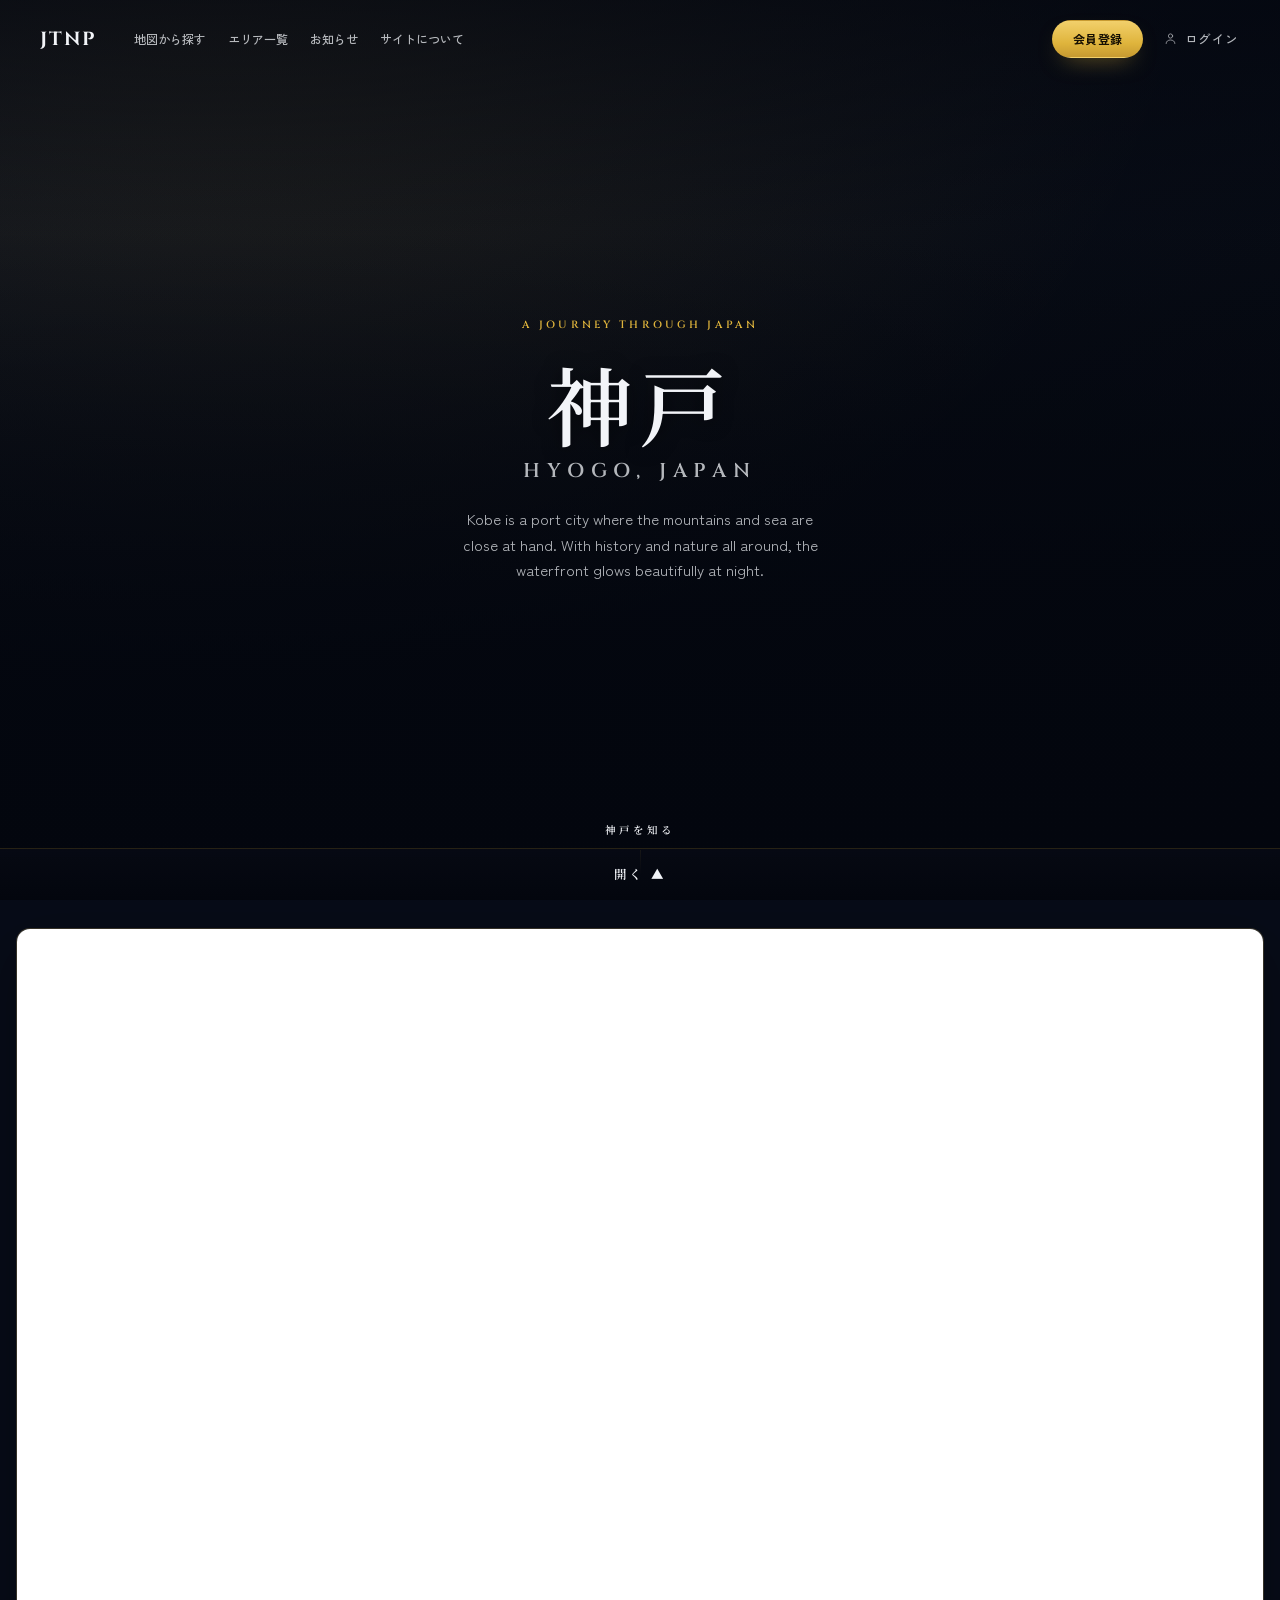
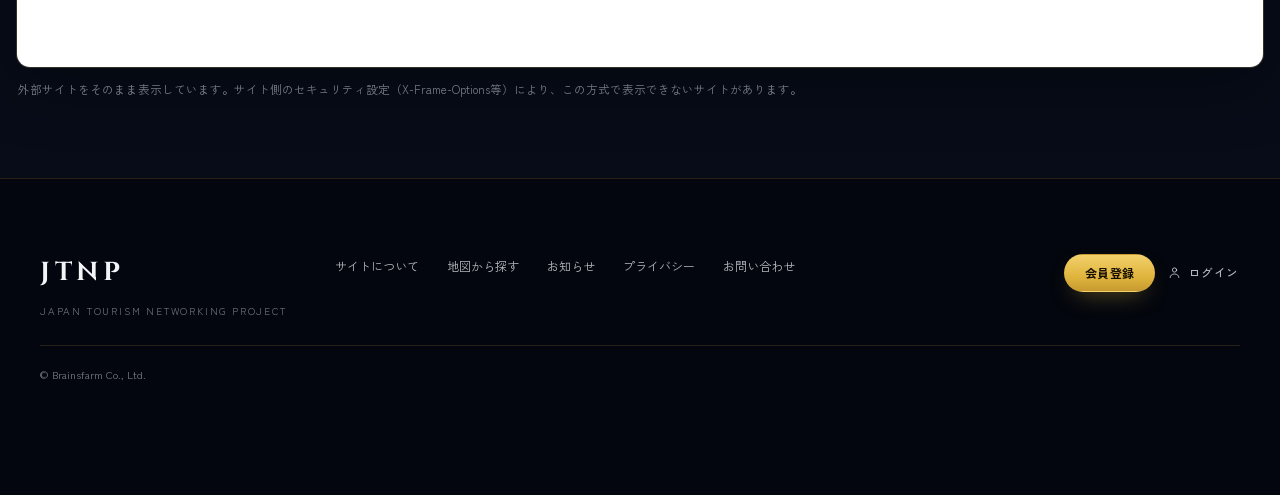
==== kobe-iframe-test/index.html @ 77202147 "Add KOBE iframe navigation prototype New, standalone verification page under /kobe-iframe-test/ to t" ====
<!DOCTYPE html>
<html lang="ja">
<head>
<meta charset="UTF-8">
<meta name="viewport" content="width=device-width, initial-scale=1">
<title>JTNP KOBE — iframe Navigation Prototype (検証用)</title>

<!--
  /kobe-iframe-test/ — KOBE iframe navigation prototype
  =======================================================================
  STANDALONE VERIFICATION PROTOTYPE ONLY. This page exists to test whether
  the "bottom fixed 6-menu -> external site inside an in-page iframe"
  navigation design (proposed by Yoshida-san) actually works across
  PC/Tablet/Smartphone on GitHub Pages. It is NOT a WordPress implementation
  and is completely separate from:
    - WordPress production
    - JTNP_Kobe_WP_Migration repo
    - the existing HOME prototype (../index.html)
    - the existing KOBE prototype (../kobe/index.html)
  None of those are modified by this file. This page only ADDS new files
  under /kobe-iframe-test/.

  Reused, unmodified, from the existing KOBE prototype (Source of Truth for
  visual design per this task's brief):
    - APP BAR markup + ../assets/css/jtnp-area.css + ../assets/js/jtnp-appbar.js
    - HERO markup/video/text + ../assets/css/kobe-hero-override.css +
      ../assets/js/kobe-hero.js (same YouTube-background HERO ../kobe/ uses)
    - FOOTER markup + ../assets/css/jtnp-area.css

  New for this page only (does not touch any existing file):
    - The IFRAME SECTION (this page's only real content).
    - The bottom fixed collapsible 6-menu ("Bottom Sheet"): css/kobe-iframe-test.css
      + js/kobe-iframe-test.js.

  All other existing KOBE content sections (Landmark, Official Guide, Area
  News, Influencer, Ranking, Official SNS, Spoon Collection, Explore Japan,
  Area Spoon / Where to Buy, Member CTA) are intentionally NOT included here
  — this page's only content is the iframe section, per this task's brief.

  Confirmed 6-menu (final spec, overrides anything shown in the reference
  PDF "QRコードサイトイメージ.pdf" — that PDF is layout/flow reference only,
  not the Source of Truth for labels/URLs):
    SEE    -> https://www.hyogo-tourism.jp/world/
    MOVE   -> https://www.hyogo-tourism.jp/world/access/
    SEASON -> https://www.hyogo-tourism.jp/world/feature/
    STAY   -> https://www.j-hotel.or.jp/en/?wonv=en
    FOOD   -> https://savorjapan.com/
    SHOP   -> https://kansaionepass.com/en/
  Initial iframe src on load = SEE.
-->

<link rel="stylesheet" href="https://fonts.googleapis.com/css2?family=Cinzel:wght@600;700&family=Noto+Serif+JP:wght@400;600;700&family=Zen+Kaku+Gothic+New:wght@400;500;700&display=swap">
<link rel="stylesheet" href="../assets/css/jtnp-area.css">
<link rel="stylesheet" href="../assets/css/kobe-hero-override.css">
<link rel="stylesheet" href="css/kobe-iframe-test.css">
</head>
<body class="jtnp-area-page">
<div class="jtnp-area" id="main" role="main">

  <!-- =====================================================================
       APP BAR — reused verbatim from ../kobe/index.html (unmodified file).
       Nav links point at the real KOBE prototype's own sections/anchors
       since this verification page does not include those sections itself.
       ===================================================================== -->
  <section class="blk jtnp-appbar-blk">
    <div class="appbar" data-jtnp-appbar>
      <div class="ab-left">
        <a class="jtnp" href="../index.html" aria-label="JTNP ホーム">JTNP</a>
      </div>

      <ul class="ab-nav" id="jtnp-ab-nav" data-jtnp-nav>
        <li><a href="../kobe/index.html#jtnp-explore" data-jtnp-nav-link>地図から探す</a></li>
        <li><a href="../kobe/index.html#jtnp-collection" data-jtnp-nav-link>エリア一覧</a></li>
        <li><a href="../kobe/index.html#jtnp-news" data-jtnp-nav-link>お知らせ</a></li>
        <li><a href="../index.html#jtnp-about" data-jtnp-nav-link>サイトについて</a></li>
      </ul>

      <div class="ab-right">
        <a class="btn primary sm ab-join" href="#">会員登録</a>

        <a class="btn text ab-login" href="#">
          <svg class="i" viewBox="0 0 24 24" width="15" height="15" fill="none" stroke="currentColor" stroke-width="1.5" stroke-linecap="round" stroke-linejoin="round" aria-hidden="true" focusable="false"><circle cx="12" cy="8" r="3.4"/><path d="M5 20c0-3.6 3.1-5.6 7-5.6s7 2 7 5.6"/></svg>
          ログイン
        </a>

        <button
          type="button"
          class="ab-navtoggle"
          data-jtnp-nav-toggle
          aria-expanded="false"
          aria-controls="jtnp-ab-nav"
          aria-label="メニューを開く"
          data-label-open="メニューを開く"
          data-label-close="メニューを閉じる"
        >
          <svg class="i" viewBox="0 0 24 24" width="20" height="20" fill="none" stroke="currentColor" stroke-width="1.5" stroke-linecap="round" stroke-linejoin="round" aria-hidden="true" focusable="false"><path d="M4 7h16"/><path d="M4 12h16"/><path d="M4 17h16"/></svg>
        </button>
      </div>
    </div>
  </section>

  <!-- =====================================================================
       HERO — reused verbatim from ../kobe/index.html (same video/text/CSS/
       JS). Only the scrollcue target changes (-> the iframe section below,
       since this page has no Landmark section).
       ===================================================================== -->
  <section class="blk jtnp-hero-blk jtnp-kobe-hero-blk">
    <div class="hero" data-hero>
      <div class="hero-fallback" data-hero-fallback aria-hidden="true"></div>

      <div class="hero-video" data-hero-video aria-hidden="true">
        <div id="jtnp-kobe-hero-yt" data-hero-yt-mount></div>
      </div>

      <div class="hero-frame" aria-hidden="true"></div>

      <div class="hero-body">
        <p class="eyebrow gold">A Journey Through Japan</p>
        <p class="khero-title">神戸</p>
        <p class="khero-region">HYOGO, JAPAN</p>
        <p class="khero-lead">Kobe is a port city where the mountains and sea are close at hand. With history and nature all around, the waterfront glows beautifully at night.</p>
      </div>

      <a class="scrollcue" href="#kit-iframe">
        <span>神戸を知る</span>
        <i></i>
      </a>
    </div>
  </section>

  <!-- =====================================================================
       IFRAME SECTION — new, this page's only real content. External sites
       are shown as-is, unmodified, inside this iframe; internal navigation
       inside the external site is left to that site's own links.
       ===================================================================== -->
  <section class="blk kit-iframe-blk" id="kit-iframe">
    <div class="kit-iframe-wrap">
      <iframe
        id="kit-frame"
        class="kit-frame"
        src="https://www.hyogo-tourism.jp/world/"
        title="外部観光情報サイト"
        loading="eager"
        referrerpolicy="no-referrer-when-downgrade"
      ></iframe>
    </div>
    <p class="kit-note">外部サイトをそのまま表示しています。サイト側のセキュリティ設定（X-Frame-Options等）により、この方式で表示できないサイトがあります。</p>
  </section>

  <!-- =====================================================================
       FOOTER — reused verbatim from ../kobe/index.html.
       ===================================================================== -->
  <section class="blk jtnp-footer-blk">
    <div class="footer">
      <p class="ft-logo"><a class="ft-logo-link" href="../index.html" aria-label="JTNP ホーム">JTNP</a></p>
      <p class="ft-sub">Japan Tourism Networking Project</p>

      <div class="ft-links">
        <a class="ft-link" href="../index.html#jtnp-about">サイトについて</a>
        <a class="ft-link" href="../kobe/index.html#jtnp-explore">地図から探す</a>
        <a class="ft-link" href="../kobe/index.html#jtnp-news">お知らせ</a>
        <span class="ft-link">プライバシー</span>
        <span class="ft-link">お問い合わせ</span>
      </div>

      <div class="ft-login">
        <a class="btn primary sm ft-join" href="#">会員登録</a>
        <a class="btn text ft-loginlink" href="#">
          <svg class="i" viewBox="0 0 24 24" width="15" height="15" fill="none" stroke="currentColor" stroke-width="1.5" stroke-linecap="round" stroke-linejoin="round" aria-hidden="true" focusable="false"><circle cx="12" cy="8" r="3.4"/><path d="M5 20c0-3.6 3.1-5.6 7-5.6s7 2 7 5.6"/></svg>
          ログイン
        </a>
      </div>

      <p class="ft-c">&copy; Brainsfarm Co., Ltd.</p>
    </div>
  </section>

</div><!-- [ /.jtnp-area ] -->

<!-- =========================================================================
     BOTTOM FIXED COLLAPSIBLE 6-MENU ("Bottom Sheet"). Always available,
     including while HERO is on screen. Collapsed by default (thin bar
     only); tapping it slides the 6-menu grid up from the bottom.
     ========================================================================= -->
<div class="kit-menu" data-kit-menu>
  <button
    type="button"
    class="kit-menu-bar"
    data-kit-menu-toggle
    aria-expanded="false"
    aria-controls="kit-menu-panel"
  >
    <span data-kit-menu-toggle-word>開く</span> <i class="kit-caret" aria-hidden="true">▲</i>
  </button>

  <div class="kit-menu-panel" id="kit-menu-panel" data-kit-menu-panel>
    <div class="kit-menu-panel-inner">
      <div class="kit-menu-grid" role="group" aria-label="カテゴリメニュー">
        <button type="button" class="kit-menu-item is-current" data-kit-item data-kit-src="https://www.hyogo-tourism.jp/world/" data-kit-label="SEE" aria-pressed="true">
          <span class="kit-menu-icon" aria-hidden="true">🗺️</span>
          <span class="kit-menu-text">SEE</span>
        </button>
        <button type="button" class="kit-menu-item" data-kit-item data-kit-src="https://www.hyogo-tourism.jp/world/access/" data-kit-label="MOVE" aria-pressed="false">
          <span class="kit-menu-icon" aria-hidden="true">🚃</span>
          <span class="kit-menu-text">MOVE</span>
        </button>
        <button type="button" class="kit-menu-item" data-kit-item data-kit-src="https://www.hyogo-tourism.jp/world/feature/" data-kit-label="SEASON" aria-pressed="false">
          <span class="kit-menu-icon" aria-hidden="true">🌸</span>
          <span class="kit-menu-text">SEASON</span>
        </button>
        <button type="button" class="kit-menu-item" data-kit-item data-kit-src="https://www.j-hotel.or.jp/en/?wonv=en" data-kit-label="STAY" aria-pressed="false">
          <span class="kit-menu-icon" aria-hidden="true">🛏️</span>
          <span class="kit-menu-text">STAY</span>
        </button>
        <button type="button" class="kit-menu-item" data-kit-item data-kit-src="https://savorjapan.com/" data-kit-label="FOOD" aria-pressed="false">
          <span class="kit-menu-icon" aria-hidden="true">🍜</span>
          <span class="kit-menu-text">FOOD</span>
        </button>
        <button type="button" class="kit-menu-item" data-kit-item data-kit-src="https://kansaionepass.com/en/" data-kit-label="SHOP" aria-pressed="false">
          <span class="kit-menu-icon" aria-hidden="true">🛍️</span>
          <span class="kit-menu-text">SHOP</span>
        </button>
      </div>
    </div>
  </div>
</div>

<script src="../assets/js/jtnp-appbar.js"></script>
<script src="../assets/js/kobe-hero.js"></script>
<script src="js/kobe-iframe-test.js"></script>
</body>
</html>
---- assets/css/jtnp-area.css ----
@charset "UTF-8";
/* ===========================================================================
   JTNP Area Page — Variant C / Hi-Fi
   ---------------------------------------------------------------------------
   Ported from design/JTNP_Kobe_Design_1.html (Variant C, Hi-Fi skin).

   Three deliberate differences from the design file, all documented in the
   handoff:

   1. SCOPE. Every selector is prefixed with .jtnp-area-page, which is added to
      <body> only on pages using the "JTNP Area Page" template. The design file
      is a standalone document and styles bare html/body/img/a/table/*; none of
      that is carried over unscoped. Nothing in this file can match on any other
      page of the site.

   2. BREAKPOINTS. The design authors its three tiers as
      @container screen (min-width: …) purely so the 390/820/1440 renders can
      sit side by side on one review page. Here they are plain
      @media (min-width: …) with identical bodies — a 1:1 conversion, no rule
      logic changed. The container-type/container-name declaration is dropped.

        base            < 576px   Mobile
        min-width:576   576–991   Tablet
        min-width:992   >= 992    Desktop
        min-width:1200  >= 1200   Large Desktop refinement ONLY

   3. CUSTOM PROPERTIES. The design's property names (--bg, --tx, --gold, --r …)
      are extremely generic and this stylesheet loads into a site that also runs
      Lightning, VK Blocks, VK ExUnit and WPML. Every one is namespaced --jtnp-*
      so it can neither be overwritten by, nor leak into, any of them.
      (--teal in particular is defined by the Bootstrap bundled in Lightning's
      _g2 tree.)

   Collision notes from the read-only audit: .btn and .panel are the only design
   class names that Lightning/VK also define. .panel is not used by Variant C
   and its rules are not ported. .btn is — and .jtnp-area-page .btn (0,2,0)
   outranks Lightning's Bootstrap-derived .btn (0,1,0) regardless of load order.
   The stylesheet also declares a dependency on lightning-design-style, so it is
   emitted afterwards as well. Belt and braces.
   =========================================================================== */

/* ---------------------------------------------------------------- tokens */
.jtnp-area-page {
  --jtnp-bg: #03060E;
  --jtnp-bg2: #070C18;
  --jtnp-surf: rgba(255, 255, 255, .055);
  --jtnp-surf2: rgba(255, 255, 255, .09);
  --jtnp-line: rgba(255, 255, 255, .11);
  --jtnp-gold: #DFB43C;
  --jtnp-gold-hi: #F2D06B;
  --jtnp-gold-dim: rgba(223, 180, 60, .40);
  --jtnp-teal: rgba(53, 198, 198, .30);
  --jtnp-tx: #F2F4F8;
  --jtnp-tx2: rgba(242, 244, 248, .74);
  --jtnp-tx3: rgba(242, 244, 248, .48);

  /* ---- JTNP Global Design System tokens ----------------------------------
     Added for the national-top build. These are the exact values confirmed
     for Global Components shared with the national top (App Bar, Buttons,
     News, Official SNS, Footer) and are used ONLY on those components' own
     selectors below. Everything KOBE-specific and left unchanged by this
     phase (Hero, Landmark, Official, Ranking, Instagram/influencer, Areas,
     Japan band) keeps reading --jtnp-line / --jtnp-gold-dim exactly as
     before, so this addition cannot shift any protected section's visuals. */
  --jtnp-divider: rgba(223, 180, 60, .16);     /* Global Component divider */
  --jtnp-gold-border: rgba(223, 180, 60, .36); /* Global Component border */
  --jtnp-teal-accent: #35C6C6;                 /* Global teal-accent (solid) */

  --jtnp-fdisp: 'Cinzel', 'Noto Serif JP', Georgia, serif;
  --jtnp-fjp: 'Noto Serif JP', serif;
  --jtnp-fb: 'Zen Kaku Gothic New', -apple-system, BlinkMacSystemFont, 'Hiragino Sans', 'Noto Sans JP', sans-serif;
  --jtnp-mono: ui-monospace, SFMono-Regular, Menlo, Consolas, monospace;

  --jtnp-r: 14px;
}

/* Page canvas. Lightning paints its own body background, so this has to be
   stated explicitly or the dark design sits on a light ground. */
body.jtnp-area-page {
  background: var(--jtnp-bg);
  color: var(--jtnp-tx);
  font-family: var(--jtnp-fb);
  font-size: 15px;
  line-height: 1.7;
  /* App Bar sticky fix: Lightning's own style.css sets `body, html {
     overflow-x: hidden}` site-wide to block horizontal scroll. That leaves
     overflow-y unset, and per the CSS Overflow spec's "either propagates"
     rule (the same one .jtnp-area's own overflow-x:clip fix below quotes),
     an axis left at 'visible' while its sibling is 'hidden' is silently
     forced to 'auto' — so <body> itself becomes a CSS scroll container.
     <html> already carries its own explicit overflow-x too, which blocks the
     usual html/body propagation to the viewport, so <body> keeps that
     used overflow-y:auto as a real box property rather than it applying to
     the viewport. <body>'s box is always exactly as tall as its content
     (nothing sets its height), so it never actually gains scrollable
     overflow of its own — but position:sticky only cares whether an
     ancestor IS a scroll container, not whether that container ever
     scrolls, and a container that never scrolls holds every sticky
     descendant at a permanent scrollTop of 0 (i.e. always "unstuck"). That
     put .jtnp-appbar-blk's sticky positioning (line ~242 below) at the
     mercy of <body> instead of the real viewport, so it never actually
     pinned to the top on scroll. `overflow-x: clip` here keeps the exact
     same horizontal-scroll prevention as Lightning's `hidden` (no visual
     difference, no scrollbar, no programmatic scrollLeft) without coupling
     overflow-y — restoring the viewport as the App Bar's sticky containing
     block, exactly like .jtnp-area's own overflow-x:clip fix already does
     one level down. Scoped to .jtnp-area-page only; every other page on the
     site keeps Lightning's overflow-x:hidden untouched. */
  overflow-x: clip;
  overflow-y: visible;
  /* 0.7.5 hotfix (News CMS runtime): on a short page (e.g. the Kobe-News
     archive empty state) <body>'s box was only as tall as its content —
     see the sticky-fix note above, "always exactly as tall as its
     content" — so on a short page it ended before the bottom of the
     viewport, exposing <html>'s default light background beneath. A page
     that already has enough content to exceed one viewport (every page
     today except an empty archive) is completely unaffected — min-height
     only grows a box that would otherwise be shorter. Scoped to
     .jtnp-area-page only, so no other page on the site is touched. */
  min-height: 100vh;
}

/* box-sizing is scoped to the design wrapper rather than applied globally. */
.jtnp-area-page .jtnp-area,
.jtnp-area-page .jtnp-area *,
.jtnp-area-page .jtnp-area *::before,
.jtnp-area-page .jtnp-area *::after {
  box-sizing: border-box;
}

.jtnp-area-page .jtnp-area {
  background: var(--jtnp-bg);
  /* Same short-page fix as body.jtnp-area-page above, belt-and-braces: this
     is the element that actually paints the visible black canvas, so it
     gets its own min-height too rather than relying on <body>'s box alone. */
  min-height: 100vh;
  overflow-x: clip; /* horizontal overflow is confined to .feed3 / .areas */
  /* Found during 0.7.1's sticky App Bar audit: setting only overflow-x (with
     overflow-y left unset) computes overflow-y to auto per the CSS Overflow
     spec's "either propagates" rule — silently turning .jtnp-area into a
     scroll container of its own. It never actually scrolls internally (its
     height is auto, sized to its content; the <html>/<body> document is what
     scrolls), but position:sticky descendants (.appbar) resolve against the
     nearest ancestor scroll container regardless of whether that container's
     own box ever overflows itself — so the App Bar silently behaved as
     position:relative, scrolling away with the rest of the page, until this
     was pinned back to visible. */
  overflow-y: visible;
}

.jtnp-area-page .jtnp-area a {
  color: inherit;
  text-decoration: none;
}

.jtnp-area-page .blk {
  display: block;
}

.jtnp-area-page .sec {
  padding: 44px 20px 46px;
}

.jtnp-area-page .eyebrow {
  font-family: var(--jtnp-fdisp);
  font-size: 10px;
  font-weight: 600;
  letter-spacing: .3em;
  text-transform: uppercase;
  color: var(--jtnp-gold);
  margin: 0 0 11px;
}

.jtnp-area-page .sec-t {
  font-family: var(--jtnp-fdisp);
  font-weight: 600;
  font-size: 23px;
  line-height: 1.25;
  letter-spacing: .03em;
  color: var(--jtnp-tx);
  margin: 0 0 8px;
}

.jtnp-area-page .sec-s {
  font-size: 12.5px;
  color: var(--jtnp-tx3);
  margin: 0 0 18px;
  line-height: 1.6;
}

.jtnp-area-page .body {
  font-size: 14.5px;
  line-height: 1.78;
  color: var(--jtnp-tx2);
  margin: 16px 0 0;
}

.jtnp-area-page .note {
  font-size: 11px;
  color: var(--jtnp-tx3);
  margin: 14px 0 0;
  line-height: 1.6;
}

.jtnp-area-page .i {
  flex: 0 0 auto;
  vertical-align: -2px;
}

/* Media Library images. Beats Lightning's global img rule on specificity. */
.jtnp-area-page .rimg {
  display: block;
  width: 100%;
  height: 100%;
  object-fit: cover;
  object-position: center;
  background-color: var(--jtnp-surf2);
  border-radius: var(--jtnp-r);
  border: 0;
  max-width: 100%;
}

/* Slot whose attachment is not in the Media Library yet — keeps the layout
   measurable instead of collapsing or showing a broken image. */
.jtnp-area-page .jtnp-img-missing {
  display: block;
  width: 100%;
  height: 100%;
  background-color: var(--jtnp-surf2);
  border-radius: var(--jtnp-r);
}

.jtnp-area-page .hero-pic,
.jtnp-area-page .jp-pic {
  /* The <img> inside positions itself (.hero-img / .jp-img are
     position:absolute; inset:0 within their section), so the wrapper only
     needs to exist to hold the mobile <source> — it must not generate a box
     of its own. */
  display: contents;
}

.jtnp-area-page .landmark-pic {
  /* Landmark is the opposite case: .sec-landmark > .photo is a CSS Grid item
     at the tablet/desktop tiers (see the grid-area rules below), which only
     works if .photo is an actual DOM child that generates a box — a
     display:contents wrapper here would silently break that placement. So
     this wrapper carries the "photo r16" positioning classes itself and
     renders as a normal block box; the <img> inside is a plain .rimg that
     fills it via width/height:100% + object-fit:cover, exactly as any other
     .rimg does. See jtnp_the_responsive_image() in
     inc/jtnp-template-tags.php for the full rationale. */
  display: block;
}

/* -------------------------------------------------------------- app bar
   Global Component — shared by the national top (front-page.php) and every
   JTNP Area Page (page-jtnp-area.php): one markup, one CSS block, no
   per-page variation at all since 0.7.1 (not even an Area Label on the left
   — every JTNP page shows plain "JTNP", present and future).

   Sticky at every breakpoint (0.7.1 brief §3): position:sticky needs no JS.
   z-index just needs to clear this page's own content — nothing else on a
   JTNP page goes above 4 (.hero-frame / .hero-body / .scrollcue) — so 40 is
   deliberately not a "compete with everything" number.

   position:sticky is on .jtnp-appbar-blk (the <section> — see
   template-parts/jtnp/appbar.php), NOT on .appbar itself, even though .appbar
   is the element that visually needs to stick. A sticky element can only
   travel within the vertical span of its own containing block (normally its
   parent), and .jtnp-appbar-blk's parent is .jtnp-area, which spans the
   entire page — exactly the room a bar needs to stay stuck across a long
   scroll. .appbar's own parent, .jtnp-appbar-blk, is only ever as tall as
   .appbar itself (nothing else lives in that <section>): had sticky been put
   there instead, the bar would have had zero effective room to stick within
   and would scroll away with the rest of the page after only its own height
   in scroll distance — caught during the 0.7.1 QA pass by testing an actual
   scroll, not just the computed style. .ab-nav's Mobile/Tablet dropdown still
   anchors correctly (position:absolute;top:100%) against .appbar, because
   sticky/relative/etc. all equally establish a positioned containing block —
   only the sticky *travel range* cares which element carries the property. */
.jtnp-area-page .jtnp-appbar-blk {
  position: sticky;
  top: 0;
  z-index: 40;
}

.jtnp-area-page .appbar {
  display: flex;
  align-items: center;
  justify-content: space-between;
  gap: 10px;
  padding: 12px 18px; /* ~60px total height at Mobile */
  background: linear-gradient(180deg, rgba(3, 6, 14, .96), rgba(3, 6, 14, .86));
  border-bottom: 1px solid var(--jtnp-divider);
}

/* WordPress admin bar is position:fixed at the real viewport top, at every
   width, and does not participate in this sticky element's own containing
   block the way the <html> margin it adds does — so top:0 alone would tuck
   the App Bar underneath it once the page scrolls. 782px matches WP core's
   own admin-bar breakpoint (wp-admin/css/admin-bar.css), not a value chosen
   here. */
body.admin-bar .jtnp-area-page .jtnp-appbar-blk {
  top: 32px;
}

@media (max-width: 782px) {
  body.admin-bar .jtnp-area-page .jtnp-appbar-blk {
    top: 46px;
  }
}

.jtnp-area-page .jtnp {
  font-family: var(--jtnp-fdisp);
  font-weight: 700;
  font-size: 16px;
  letter-spacing: .1em;
  color: var(--jtnp-tx);
  text-decoration: none;
  white-space: nowrap;
}

.jtnp-area-page .ab-left {
  display: flex;
  align-items: center;
  gap: 10px;
  min-width: 0;
}

/* Mobile/Tablet: a dropdown panel, closed by default, below the App Bar —
   never squeezed into the top row (0.7.1 brief §4). Opened via
   assets/js/jtnp-appbar.js toggling [data-open]; .appbar's own
   position:sticky is what makes position:absolute here anchor correctly. */
.jtnp-area-page .ab-nav {
  display: none;
  position: absolute;
  top: 100%;
  left: 0;
  right: 0;
  flex-direction: column;
  gap: 1px;
  margin: 0;
  padding: 4px 18px 10px;
  list-style: none;
  background: linear-gradient(180deg, rgba(3, 6, 14, .98), rgba(3, 6, 14, .95));
  border-bottom: 1px solid var(--jtnp-divider);
  box-shadow: 0 14px 24px -14px rgba(0, 0, 0, .6);
}

.jtnp-area-page .ab-nav[data-open] {
  display: flex;
}

.jtnp-area-page .ab-nav a {
  display: flex;
  align-items: center;
  min-height: 44px;
  font-family: var(--jtnp-fb);
  font-size: 13.5px;
  font-weight: 500;
  color: var(--jtnp-tx2);
  text-decoration: none;
  border-top: 1px solid var(--jtnp-divider);
}

.jtnp-area-page .ab-nav li:first-child a {
  border-top: none;
}

.jtnp-area-page .ab-nav a:hover,
.jtnp-area-page .ab-nav a:focus-visible {
  color: var(--jtnp-gold-hi);
}

.jtnp-area-page .ab-right {
  display: flex;
  align-items: center;
  gap: 10px;
  margin-left: auto;
  color: var(--jtnp-tx2);
}

/* Hamburger toggle. Hidden again at Desktop, where .ab-nav becomes the
   always-visible inline row (see the >= 992px tier below). */
.jtnp-area-page .ab-navtoggle {
  position: relative; /* anchors the ::before hit-area below */
  display: inline-flex;
  align-items: center;
  justify-content: center;
  width: 36px;
  height: 36px;
  flex: 0 0 auto;
  padding: 0;
  border: 1px solid var(--jtnp-divider);
  border-radius: 999px;
  background: transparent;
  color: var(--jtnp-tx2);
  appearance: none;
  cursor: pointer;
}

.jtnp-area-page .ab-navtoggle:hover,
.jtnp-area-page .ab-navtoggle:focus-visible {
  border-color: var(--jtnp-gold-border);
  color: var(--jtnp-gold);
}

/* Global Accessibility Rule (44x44 minimum click/tap target — added after
   0.7.1's own report understated .ab-login's real size, see .ab-login
   below): visible size stays 36-40px everywhere (unchanged from the values
   above); only the invisible hit-area grows, via a centred ::before that
   does not affect layout (position:absolute), does not affect any sibling's
   gap (no box of its own in flow), and is never smaller than the element's
   own visible box on either axis (max(100%, 44px)) so it can only add area,
   never cover less than what was already clickable. Clicking anywhere in
   this pseudo-element's box registers as a click on its host — a pseudo-
   element is not an independent hit-test target — so no JS is needed and no
   existing href/onclick changes. .ab-lang and .ab-join both need this (their
   own visible height is 33-38px depending on breakpoint); .ab-navtoggle
   needs it on both axes (36x36 visible); .ab-login and every .ab-nav a
   (Mobile/Tablet dropdown item) already compute to 44x44+ and are listed
   here only as the audit trail for why they are NOT touched. */
.jtnp-area-page .ab-lang::before,
.jtnp-area-page .ab-join::before,
.jtnp-area-page .ab-navtoggle::before {
  content: '';
  position: absolute;
  top: 50%;
  left: 50%;
  transform: translate(-50%, -50%);
  width: max(100%, 44px);
  height: 44px;
}

/* App Bar anchor-jump offset (0.7.1 brief §28): with the App Bar now sticky,
   an in-page jump to one of these four ids (App Bar Navigation / Footer
   Navigation, both via jtnp_nav_url()) would otherwise land with the
   section's own heading tucked directly under the bar. scroll-margin-top
   values match the App Bar's own padding-driven height at each tier (~60px
   Mobile per .appbar's comment above, ~68px Tablet, ~74px Desktop) plus a
   little breathing room; the admin-bar override adds its height on top,
   matching the same 782px breakpoint the App Bar's own sticky offset uses. */
#jtnp-explore,
#jtnp-collection,
#jtnp-news,
#jtnp-about {
  scroll-margin-top: 72px;
}

body.admin-bar #jtnp-explore,
body.admin-bar #jtnp-collection,
body.admin-bar #jtnp-news,
body.admin-bar #jtnp-about {
  scroll-margin-top: 104px;
}

@media (max-width: 782px) {
  body.admin-bar #jtnp-explore,
  body.admin-bar #jtnp-collection,
  body.admin-bar #jtnp-news,
  body.admin-bar #jtnp-about {
    scroll-margin-top: 118px;
  }
}

@media (min-width: 992px) {
  #jtnp-explore,
  #jtnp-collection,
  #jtnp-news,
  #jtnp-about {
    scroll-margin-top: 90px;
  }

  body.admin-bar #jtnp-explore,
  body.admin-bar #jtnp-collection,
  body.admin-bar #jtnp-news,
  body.admin-bar #jtnp-about {
    scroll-margin-top: 122px;
  }
}

/* Rendered as <a> rather than the design's <button>: it is a real navigation
   link whose href comes from WPML. Visual is unchanged. */
.jtnp-area-page .ab-lang {
  position: relative; /* anchors the ::before hit-area above */
  appearance: none;
  background: transparent;
  border: 1px solid var(--jtnp-divider);
  border-radius: 999px;
  color: var(--jtnp-tx2);
  font-family: var(--jtnp-fb);
  font-size: 10.5px;
  letter-spacing: .1em;
  padding: 4px 9px;
  display: inline-flex;
  align-items: center;
  gap: 5px;
  text-decoration: none;
  white-space: nowrap;
}

.jtnp-area-page .ab-lang:hover,
.jtnp-area-page .ab-lang:focus-visible {
  border-color: var(--jtnp-gold-border);
  color: var(--jtnp-gold);
}

/* App Bar 会員登録 — Primary ButtonのSmallサイズ。
   色・背景・borderは.btn.primaryを正本とし、ここではApp Bar固有の
   sizing/spacingだけを扱う。 */
.jtnp-area-page .ab-join {
  position: relative; /* anchors the ::before hit-area above */
  min-height: 36px;
  padding: 0 15px;
  font-size: 10.5px;
  white-space: nowrap;
}

/* .ab-login's own min-height/min-width below were 36px until this audit —
   dead values in practice, always beaten by the higher-specificity
   .btn.text{min-height:44px;min-width:44px} it also carries (3 classes vs.
   this rule's 2 — see the Button System, above). Written as 44px here too so
   the source states the true, already-44x44 rendered size directly, rather
   than depending on that cascade accident to keep reading correctly. No
   ::before needed here: unlike .ab-lang/.ab-join/.ab-navtoggle, this one
   never was smaller than 44x44 in the first place. */
.jtnp-area-page .ab-login {
  min-height: 44px;
  min-width: 44px;
  font-size: 10.5px;
  white-space: nowrap;
  padding: 0 4px;
  gap: 5px;
}

.jtnp-area-page .ab-login .i {
  opacity: .8;
}

@media (max-width: 374.98px) {
  /* Smallest supported phones: language pill sheds its label text, the
     icon alone still carries the "current vs destination language"
     meaning via aria-label. */
  .jtnp-area-page .appbar {
    gap: 6px;
    padding: 12px 14px;
  }

  .jtnp-area-page .ab-join {
    padding: 0 10px;
  }
}

/* ----------------------------------------------------------------- hero */
/* Hero hierarchy (0.7.1 brief §5/§6/§7): a JTNP Area Page's Hero is a
   Destination page's opener — one step below the national top's Hero
   (.jtnp-national-hero .hs-slides in assets/css/jtnp-national.css), which is
   the Japan Discovery Hub's Main Entrance and is sized/typeset larger at
   every tier on purpose. Compare the two side by side rather than reading
   either in isolation. svh (with a vh fallback for browsers that do not
   support it — the fallback is simply overridden, never used alongside it)
   avoids the classic 100vh-jumps-when-the-mobile-toolbar-hides bug; the
   Tablet/Desktop clamp()s below use vh since those viewports do not have a
   comparable dynamic toolbar. */
.jtnp-area-page .hero {
  position: relative;
  height: 60vh;
  height: 60svh;
  min-height: 420px;
  overflow: hidden;
  background: var(--jtnp-bg);
}

.jtnp-area-page .hero-img {
  position: absolute;
  inset: 0;
  border-radius: 0;
}

.jtnp-area-page .hero::after {
  content: '';
  position: absolute;
  inset: 0;
  pointer-events: none;
  background: linear-gradient(180deg, rgba(3, 6, 14, .70) 0%, rgba(3, 6, 14, .10) 26%, rgba(3, 6, 14, .62) 52%, rgba(3, 6, 14, .93) 78%, #03060E 100%);
}

.jtnp-area-page .hero-frame {
  position: absolute;
  inset: 16px;
  border: 1px solid var(--jtnp-gold-dim);
  pointer-events: none;
  z-index: 3;
}

.jtnp-area-page .hero-frame::after {
  content: '';
  position: absolute;
  inset: 3px;
  border: 1px solid var(--jtnp-teal);
}

.jtnp-area-page .hero-body {
  position: absolute;
  left: 22px;
  right: 22px;
  bottom: 88px;
  z-index: 4;
}

/* Display L — Area Hero headline (one step below the national top's Display
   XL, .hs-jp in assets/css/jtnp-national.css: 48/62/86px at the same three
   tiers). KOBE's Art Direction (Cinzel gold-foil "KOBE" wordmark) is kept as
   a modifier on top of this shared role — see the @supports block below —
   not a reason to give it its own untracked scale. */
.jtnp-area-page .hero-jp {
  font-family: var(--jtnp-fjp);
  font-size: 26px;
  line-height: 1;
  letter-spacing: .14em;
  color: var(--jtnp-gold-hi);
  margin: 0 0 6px;
}

.jtnp-area-page .hero-en {
  font-family: var(--jtnp-fdisp);
  font-weight: 600;
  font-size: 44px;
  line-height: .98;
  letter-spacing: .06em;
  margin: 0;
  color: var(--jtnp-tx);
}

/* Gold foil gradient on the area name. Guarded by @supports so that a browser
   without background-clip:text keeps the solid --jtnp-tx colour above rather
   than rendering transparent text on a dark ground. */
@supports ((-webkit-background-clip: text) or (background-clip: text)) {
  .jtnp-area-page .hero-en {
    background: linear-gradient(100deg, #FFF6DF 12%, #EFCE79 42%, #FFFFFF 58%, #D8AE45 84%);
    -webkit-background-clip: text;
    background-clip: text;
    color: transparent;
  }
}

.jtnp-area-page .hero-sub {
  font-family: var(--jtnp-fdisp);
  font-size: 10.5px;
  font-weight: 600;
  letter-spacing: .34em;
  color: var(--jtnp-gold);
  margin: 12px 0 0;
}

.jtnp-area-page .hero-lead {
  font-size: 13.5px;
  line-height: 1.72;
  color: var(--jtnp-tx2);
  margin: 15px 0 0;
  max-width: 305px;
}

.jtnp-area-page .scrollcue {
  position: absolute;
  left: 0;
  right: 0;
  bottom: 24px;
  text-align: center;
  z-index: 4;
  font-family: var(--jtnp-fdisp);
  font-size: 9.5px;
  font-weight: 600;
  letter-spacing: .3em;
  color: var(--jtnp-gold);
}

.jtnp-area-page .scrollcue i {
  display: block;
  width: 1px;
  height: 26px;
  margin: 9px auto 0;
  background: linear-gradient(180deg, var(--jtnp-gold), transparent);
}

/* ------------------------------------------------------------- landmark */
.jtnp-area-page .photo {
  width: 100%;
  aspect-ratio: 16 / 10;
  margin: 6px 0 0;
}

.jtnp-area-page .chips {
  display: flex;
  flex-wrap: wrap;
  gap: 8px;
  margin-top: 16px;
}

.jtnp-area-page .chip {
  display: inline-flex;
  align-items: center;
  gap: 6px;
  font-size: 11.5px;
  color: var(--jtnp-tx2);
  border: 1px solid var(--jtnp-line);
  border-radius: 999px;
  padding: 6px 12px;
  background: var(--jtnp-surf);
}

.jtnp-area-page .chip .i {
  color: var(--jtnp-tx3);
}

.jtnp-area-page .btns {
  display: flex;
  flex-direction: column;
  gap: 9px;
  margin-top: 18px;
}

/* ===== Global Button System =====
   .btn            = Secondary / Outline Button（副次CTA用）— base
   .btn.primary / .btn.gold = Primary Button（主要CTA用・金グラデーション）
   .btn.sm         = Small / Header Button（App Bar等のコンパクトなCTA用）
   .btn.text       = Text Link（Navigation的な軽い導線用・タップ領域44px）
   .btn — the one real collision with Lightning/VK. Scoped here at (0,2,0). */
.jtnp-area-page .btn {
  display: inline-flex;
  align-items: center;
  justify-content: center;
  gap: 7px;
  min-height: 46px;
  border-radius: 999px;
  font-size: 12.5px;
  font-weight: 600;
  letter-spacing: .02em;
  text-decoration: none;
  padding: 0 22px;
  text-align: center;
  background: rgba(255, 255, 255, .02);
  border: 1px solid var(--jtnp-gold-border);
  font-family: var(--jtnp-fb);
  color: var(--jtnp-tx);
  transition: border-color .15s, background .15s, color .15s;
  -webkit-tap-highlight-color: transparent;
}

.jtnp-area-page .btn:hover,
.jtnp-area-page .btn:focus-visible {
  border-color: var(--jtnp-gold);
  background: rgba(223, 180, 60, .06);
  color: var(--jtnp-gold);
}

.jtnp-area-page .btn:focus-visible {
  outline: 2px solid var(--jtnp-gold-hi);
  outline-offset: 2px;
}

/* .ghost is the pre-existing Secondary alias. It intentionally has no visual
   override: .btn and .btn.ghost use the exact same Default/Hover/Focus states. */

.jtnp-area-page .btn.gold,
.jtnp-area-page .btn.primary {
  background: linear-gradient(180deg, var(--jtnp-gold-hi) 0%, var(--jtnp-gold) 62%, #C79A31 100%);
  color: #160F02;
  border-color: transparent;
  font-weight: 700;
  box-shadow: 0 10px 24px -12px rgba(223, 180, 60, .6);
}

.jtnp-area-page .btn.gold:hover,
.jtnp-area-page .btn.primary:hover {
  filter: brightness(1.06);
  background: linear-gradient(180deg, var(--jtnp-gold-hi) 0%, var(--jtnp-gold) 62%, #C79A31 100%);
  color: #160F02;
}

.jtnp-area-page .btn.sm {
  min-height: 36px;
  font-size: 11.5px;
  padding: 0 16px;
  gap: 5px;
}

/* .btn.sm grows to 38px at Desktop — see the >= 992px tier below. */

/* Text Link — Login and other lightweight navigation-style CTAs. No pill,
   no border; the 44px minimum keeps the tap target correct even though the
   visible label is much smaller. */
.jtnp-area-page .btn.text {
  min-height: 44px;
  min-width: 44px;
  padding: 0 2px;
  border: none;
  background: none;
  border-radius: 0;
  color: var(--jtnp-tx2);
  font-weight: 500;
  border-bottom: 1px solid transparent;
}

.jtnp-area-page .btn.text:hover,
.jtnp-area-page .btn.text:focus-visible {
  color: var(--jtnp-tx);
  border-bottom-color: var(--jtnp-gold-border);
  background: none;
}

.jtnp-area-page .btn[disabled],
.jtnp-area-page .btn.disabled {
  opacity: .4;
  cursor: not-allowed;
  pointer-events: none;
}

.jtnp-area-page .btn.wide {
  width: 100%;
  margin-top: 16px;
}

.jtnp-area-page button.btn {
  appearance: none;
  cursor: pointer;
}

/* -------------------------------------------------------------- ranking */
.jtnp-area-page .ranks {
  display: flex;
  flex-direction: column;
  gap: 9px;
  margin-top: 4px;
}

.jtnp-area-page .rank {
  display: flex;
  align-items: center;
  gap: 13px;
  padding: 10px 12px 10px 10px;
  background: var(--jtnp-surf);
  border: 1px solid var(--jtnp-line);
  border-radius: var(--jtnp-r);
  text-decoration: none;
  color: var(--jtnp-tx);
}

.jtnp-area-page .rk {
  font-family: var(--jtnp-fdisp);
  font-weight: 700;
  font-size: 27px;
  line-height: 1;
  width: 26px;
  text-align: center;
  flex: 0 0 auto;
  color: var(--jtnp-gold);
  font-variant-numeric: tabular-nums;
}

@supports ((-webkit-background-clip: text) or (background-clip: text)) {
  .jtnp-area-page .rk.r1,
  .jtnp-area-page .rk.r2,
  .jtnp-area-page .rk.r3 {
    background: linear-gradient(160deg, #FFF3D4, #E4B846 46%, #9E7A22);
    -webkit-background-clip: text;
    background-clip: text;
    color: transparent;
  }
}

/* Ranks 4 and beyond are de-emphasised. Written as :not() on 1–3 rather than
   listing r4/r5 so that ranks 6–10 inherit it automatically when the real data
   arrives — no CSS change needed at that point. */
.jtnp-area-page .rk:not(.r1):not(.r2):not(.r3) {
  opacity: .5;
}

.jtnp-area-page .rk-i {
  width: 60px;
  height: 60px;
  flex: 0 0 auto;
  border-radius: 10px;
}

.jtnp-area-page .rk-b {
  display: flex;
  flex-direction: column;
  gap: 3px;
  min-width: 0;
  flex: 1;
}

.jtnp-area-page .rk-b b {
  font-size: 14px;
  font-weight: 700;
  line-height: 1.35;
  letter-spacing: .01em;
}

.jtnp-area-page .rk-c {
  font-size: 10px;
  letter-spacing: .14em;
  text-transform: uppercase;
  color: var(--jtnp-tx3);
}

.jtnp-area-page .rank .i {
  color: var(--jtnp-tx3);
}

/* ------------------------------------------------------------- official */
.jtnp-area-page .ext {
  display: flex;
  align-items: center;
  gap: 12px;
  padding: 15px;
  background: var(--jtnp-surf);
  border: 1px solid var(--jtnp-line);
  border-radius: var(--jtnp-r);
  text-decoration: none;
  color: var(--jtnp-tx);
  margin-bottom: 10px;
}

.jtnp-area-page .ext-b {
  display: flex;
  flex-direction: column;
  gap: 3px;
  flex: 1;
  min-width: 0;
}

.jtnp-area-page .ext-b b {
  font-size: 15px;
  letter-spacing: .01em;
}

.jtnp-area-page .ext-b span {
  font-size: 12px;
  color: var(--jtnp-tx2);
  line-height: 1.5;
}

.jtnp-area-page .dom {
  font-family: var(--jtnp-mono);
  font-size: 10.5px;
  color: var(--jtnp-gold);
  letter-spacing: .03em;
}

.jtnp-area-page .ext .i {
  color: var(--jtnp-gold);
}

/* ----------------------------------------- influencer (Instagram B3) */
.jtnp-area-page .igsec {
  background: var(--jtnp-bg2);
  border-top: 1px solid var(--jtnp-line);
  border-bottom: 1px solid var(--jtnp-line);
}

.jtnp-area-page .igtop {
  display: block;
}

.jtnp-area-page .igt {
  margin: 0;
}

/* Rail Prev/Next: Tablet and up only — mobile is a vertical stack, not a rail.
   These scroll .feed3 alone via scrollBy(); they never touch the Instagram
   iframe or its internal carousel. */
.jtnp-area-page .igctrl {
  display: none;
  align-items: center;
  gap: 8px;
  flex: 0 0 auto;
}

.jtnp-area-page .igprev,
.jtnp-area-page .ignext {
  appearance: none;
  cursor: pointer;
  padding: 0;
  width: 38px;
  height: 38px;
  border-radius: 50%;
  border: 1px solid var(--jtnp-gold-dim);
  background: transparent;
  color: var(--jtnp-gold);
  display: flex;
  align-items: center;
  justify-content: center;
}

.jtnp-area-page .igprev .i {
  transform: rotate(180deg);
}

.jtnp-area-page .igprev:disabled,
.jtnp-area-page .ignext:disabled {
  opacity: .3;
  cursor: default;
}

.jtnp-area-page .grule {
  display: block;
  width: 34px;
  height: 1px;
  background: var(--jtnp-gold-dim);
  margin: 14px 0 0;
}

.jtnp-area-page .igsub {
  font-size: 12.5px;
  line-height: 1.6;
  color: var(--jtnp-tx3);
  margin: 14px 0 26px;
}

.jtnp-area-page .feed3 {
  display: flex;
  flex-direction: column;
  align-items: center;
  gap: 16px;
}

.jtnp-area-page .ig3 {
  width: 326px;
  max-width: 100%;
}

/* The outer blockquote box only. 540px is Instagram's own default max-width,
   which stops a 9:16 Reel growing to ~1000px tall in a wide column; 326px is
   their documented minimum and is never crossed. Nothing inside the iframe is
   styled, cropped or overlaid. */
.jtnp-area-page .ig3 .instagram-media {
  margin: 0 auto !important;
  max-width: 540px !important;
  min-width: 326px !important;
  width: 100% !important;
}

.jtnp-area-page .more3,
.jtnp-area-page .more10 {
  appearance: none;
  cursor: pointer;
  background: none;
  border: 0;
  display: flex;
  align-items: center;
  justify-content: center;
  gap: 7px;
  width: 100%;
  min-height: 46px;
  margin: 20px 0 0;
  padding: 0;
  color: var(--jtnp-gold);
  font-family: var(--jtnp-fb);
  font-size: 12px;
  font-weight: 700;
  letter-spacing: .14em;
  text-transform: uppercase;
}

.jtnp-area-page .more10 .i {
  transition: transform .2s ease;
}

.jtnp-area-page .more10[aria-expanded="true"] .i {
  transform: rotate(180deg);
}

/* Author-level .rank { display:flex } overrides the browser's default
   [hidden] rule unless hidden is declared at the same cascade origin. */
.jtnp-area-page .rank[hidden] {
  display: none;
}

.jtnp-area-page .more3[hidden] {
  display: none;
}

/* ----------------------------------------------------------------- news
   Editorial hairline list at EVERY width — thumbnail | date+title | arrow.
   Never a card grid; widening only scales the thumbnail and the type. */
.jtnp-area-page .newslist {
  display: flex;
  flex-direction: column;
  gap: 1px;
  background: var(--jtnp-divider);
  border-top: 1px solid var(--jtnp-divider);
  border-bottom: 1px solid var(--jtnp-divider);
}

.jtnp-area-page .news {
  display: flex;
  gap: 13px;
  align-items: center;
  padding: 13px 2px;
  background: var(--jtnp-bg);
  text-decoration: none;
  color: var(--jtnp-tx);
}

/* Global News thumbnail: 58px Mobile/Tablet, 84px Desktop (see the 992px
   tier below) — never a card grid, at any breakpoint. */
.jtnp-area-page .nw-i {
  width: 58px;
  height: 58px;
  flex: 0 0 auto;
  border-radius: 2px;
}

.jtnp-area-page .nw-b {
  display: flex;
  flex-direction: column;
  gap: 5px;
  flex: 1;
  min-width: 0;
}

.jtnp-area-page .nw-d {
  font-family: var(--jtnp-mono);
  font-size: 10px;
  letter-spacing: .06em;
  color: var(--jtnp-gold);
  display: inline-flex;
  align-items: center;
  gap: 8px;
}

/* Optional Area Badge metadata slot (national top only — see
   template-parts/jtnp/news.php $show_badge). KOBE passes no badge. */
.jtnp-area-page .nw-badge {
  border: 1px solid var(--jtnp-gold-border);
  color: var(--jtnp-gold);
  border-radius: 2px;
  padding: 1px 6px;
  font-family: var(--jtnp-fb);
  letter-spacing: 0;
}

.jtnp-area-page .nw-b b {
  font-size: 13.5px;
  line-height: 1.45;
  font-weight: 700;
}

.jtnp-area-page .nw-a {
  flex: 0 0 auto;
  color: var(--jtnp-tx3);
  display: flex;
  align-items: center;
}

/* ------------------------------------------------ news CMS: breadcrumb
   Shared by the News/Kobe-News archive and single templates. It stays in the
   normal .sec content flow and reuses the Footer/App Bar text-link states. */
.jtnp-area-page .jtnp-breadcrumb {
  margin: 0 0 20px;
  color: var(--jtnp-tx3);
  font-family: var(--jtnp-fb);
  font-size: 12px;
  font-weight: 500;
  line-height: 1.6;
}

.jtnp-area-page .jtnp-breadcrumb ol {
  display: flex;
  flex-wrap: wrap;
  align-items: baseline;
  gap: 4px 8px;
  min-width: 0;
  margin: 0;
  padding: 0;
  list-style: none;
}

.jtnp-area-page .jtnp-breadcrumb li {
  display: inline-flex;
  align-items: baseline;
  gap: 8px;
  min-width: 0;
  max-width: 100%;
}

.jtnp-area-page .jtnp-breadcrumb li + li::before {
  content: '\203A';
  flex: 0 0 auto;
  color: var(--jtnp-tx3);
}

.jtnp-area-page .jtnp-breadcrumb a {
  color: var(--jtnp-tx2);
  text-decoration: none;
}

.jtnp-area-page .jtnp-breadcrumb a:hover,
.jtnp-area-page .jtnp-breadcrumb a:focus-visible {
  color: var(--jtnp-gold-hi);
}

.jtnp-area-page .jtnp-breadcrumb [aria-current="page"] {
  min-width: 0;
  overflow-wrap: anywhere;
  word-break: break-word;
}

/* ------------------------------------------------ news CMS: pagination
   category.php's the_posts_pagination() output (0.7.5 News CMS pass).
   Standard core markup (nav.jtnp-pagination > .page-numbers), styled with
   the same tokens as every other bordered control on the page — no new
   colors, no new component. */
.jtnp-area-page .jtnp-pagination {
  display: flex;
  flex-wrap: wrap;
  justify-content: center;
  gap: 8px;
  margin: 28px 0 0;
}

.jtnp-area-page .jtnp-pagination .page-numbers {
  display: inline-flex;
  align-items: center;
  justify-content: center;
  min-width: 36px;
  height: 36px;
  padding: 0 10px;
  border: 1px solid var(--jtnp-divider);
  border-radius: var(--jtnp-r);
  color: var(--jtnp-tx2);
  font-family: var(--jtnp-fb);
  font-size: 12.5px;
  text-decoration: none;
}

.jtnp-area-page .jtnp-pagination a.page-numbers:hover,
.jtnp-area-page .jtnp-pagination a.page-numbers:focus-visible {
  border-color: var(--jtnp-gold-border);
  color: var(--jtnp-gold);
}

.jtnp-area-page .jtnp-pagination .page-numbers.current {
  border-color: var(--jtnp-gold-border);
  color: var(--jtnp-gold-hi);
}

.jtnp-area-page .jtnp-pagination .page-numbers.dots {
  border-color: transparent;
  color: var(--jtnp-tx3);
}

/* ------------------------------------------------ news CMS: single post
   single.php's article body (0.7.5 News CMS pass). .body already sets the
   base paragraph type; these add just enough for the block editor's other
   common elements (headings, links, lists, images, quotes) to read as part
   of the same design instead of falling back to the browser/Lightning
   default. Every color is one of the tokens already used elsewhere on this
   page. */
.jtnp-area-page .jtnp-news-single-date {
  margin: 0 0 20px;
}

.jtnp-area-page .jtnp-news-single-body :is(h2, h3, h4) {
  font-family: var(--jtnp-fdisp);
  font-weight: 600;
  color: var(--jtnp-tx);
  line-height: 1.4;
  margin: 1.6em 0 .6em;
}

.jtnp-area-page .jtnp-news-single-body :is(h2, h3, h4):first-child {
  margin-top: 0;
}

.jtnp-area-page .jtnp-news-single-body p {
  margin: 0 0 1em;
}

.jtnp-area-page .jtnp-news-single-body a {
  color: var(--jtnp-gold);
  text-decoration: underline;
  text-underline-offset: 2px;
}

.jtnp-area-page .jtnp-news-single-body img {
  max-width: 100%;
  height: auto;
  border-radius: var(--jtnp-r);
}

.jtnp-area-page .jtnp-news-single-body :is(ul, ol) {
  padding-left: 1.4em;
  margin: 0 0 1em;
}

.jtnp-area-page .jtnp-news-single-body li + li {
  margin-top: .4em;
}

.jtnp-area-page .jtnp-news-single-body blockquote {
  margin: 0 0 1em;
  padding-left: 16px;
  border-left: 2px solid var(--jtnp-gold-border);
  color: var(--jtnp-tx3);
}

.jtnp-area-page .jtnp-news-single-blk .btn {
  margin-top: 32px;
}

/* ------------------------------------------------------------------ sns */
.jtnp-area-page .snssec {
  background: var(--jtnp-bg2);
  border-top: 1px solid var(--jtnp-divider);
  border-bottom: 1px solid var(--jtnp-divider);
  text-align: center;
  padding: 34px 20px;
}

.jtnp-area-page .snssec .eyebrow {
  margin-bottom: 6px;
}

.jtnp-area-page .sns-t {
  font-family: var(--jtnp-fdisp);
  font-size: 19px;
  font-weight: 600;
  letter-spacing: .16em;
  text-transform: uppercase;
  margin: 0 0 18px;
  color: var(--jtnp-tx);
}

.jtnp-area-page .snsrow {
  display: flex;
  justify-content: center;
  gap: 14px;
}

.jtnp-area-page .sns {
  width: 48px;
  height: 48px;
  border-radius: 50%;
  border: 1px solid var(--jtnp-gold-border);
  background: transparent;
  color: var(--jtnp-tx);
  display: flex;
  align-items: center;
  justify-content: center;
  flex: 0 0 auto;
  transition: border-color .15s, color .15s, background .15s;
}

.jtnp-area-page .sns:hover,
.jtnp-area-page .sns:focus-visible {
  border-color: var(--jtnp-gold);
  color: var(--jtnp-gold);
  background: rgba(223, 180, 60, .06);
}

/* ------------------------------------------- Global Member/Collection CTA
   Global Component — identical markup and CSS on the national top and every
   JTNP Area Page (template-parts/jtnp/member.php is one shared file). Class
   names (.japan / .jp-*) are kept from this component's origin as KOBE's
   "Japan-wide band" — the visual (full-bleed photo, dark overlay, centred
   copy, gold CTA) is unchanged, only its content and role changed: from a
   one-off "see all of Japan" banner into the shared Member/Collection
   entry point, CTA now shared with the App Bar / Footer 会員登録 button via
   jtnp_join_url(). See inc/jtnp-global-data.php::jtnp_member_cta(). */
.jtnp-area-page .japan {
  position: relative;
  overflow: hidden;
  background: var(--jtnp-bg2);
}

.jtnp-area-page .jp-img {
  position: absolute;
  inset: 0;
  border-radius: 0;
}

.jtnp-area-page .japan::after {
  content: '';
  position: absolute;
  inset: 0;
  background: linear-gradient(180deg, rgba(1, 10, 26, .86), rgba(1, 6, 16, .94));
}

.jtnp-area-page .jp-b {
  position: relative;
  z-index: 2;
  padding: 42px 20px 46px;
  text-align: center;
}

.jtnp-area-page .jp-t {
  font-family: var(--jtnp-fdisp);
  font-weight: 600;
  font-size: 26px;
  line-height: 1.25;
  letter-spacing: .03em;
  margin: 8px 0 22px;
  color: var(--jtnp-tx);
}

/* Vertical rhythm fix (this revision): .btn.wide's general margin-top (16px
   — assets/css/jtnp-area.css, Global Button System) is correct for the News
   archive CTA, which follows a list rather than a paragraph of body copy —
   the list's own bottom spacing already reads as a break before the button.
   Here the CTA follows .body directly with nothing in
   between, so the same 16px read as cramped relative to the 22px this
   section already puts between its own heading and body immediately above
   (.jp-t's margin-bottom, right above). Scoped to .japan so the News/Ranking
   callers are untouched. 24px is the next step up the confirmed spacing
   scale (4/8/12/16/20/24/32/44/56/72px); the >=576px tier below matches
   .jp-t's own 28px margin-bottom exactly at that tier for the same reason. */
.jtnp-area-page .japan .btn.wide {
  margin-top: 24px;
}

.jtnp-area-page .eyebrow.gold {
  color: var(--jtnp-gold);
}
/* ------------------------------------------- Global Spoon Collection
   + Global Explore Japan MAP
   Global Components — identical markup, CSS and JS on the national top and
   every JTNP Area Page. Ported unchanged from assets/css/jtnp-national.css
   (where this shipped as a national-top-only file before 0.7.1) — only the
   scoping class changed (.jtnp-national-explore/.jtnp-national-collection ->
   .jtnp-explore-blk/.jtnp-collection-blk), not one property value. The MAP
   interaction itself lives in assets/js/jtnp-explore-map.js (also shared),
   built on assets/js/jtnp-map-data.js (static geometry, unchanged since
   0.7.0). See template-parts/jtnp/{explore,collection}.php. */

/* ------------------------------------------------------- explore / MAP */
.jtnp-explore-blk .explore-lead {
  max-width: 60ch;
}

.jtnp-explore-blk .wf-ex {
  display: grid;
  gap: 16px;
  grid-template-columns: minmax(0, 1fr);
  margin-top: 22px;
}

.jtnp-explore-blk .wf-ex > * {
  min-width: 0;
}

@media (min-width: 992px) {
  .jtnp-explore-blk .wf-ex {
    grid-template-columns: minmax(0, 1.32fr) minmax(0, 1fr);
    gap: 30px;
    align-items: start;
  }
}

.jtnp-explore-blk .mapwrap {
  position: relative;
  border: 1px solid var(--jtnp-divider);
  border-radius: 5px;
  background: var(--jtnp-bg);
  overflow: hidden;
}

.jtnp-explore-blk .mapstage {
  position: relative;
}

.jtnp-explore-blk .mapwrap svg {
  display: block;
  width: 100%;
  height: 330px;
}

@media (min-width: 576px) {
  .jtnp-explore-blk .mapwrap svg {
    height: 440px;
  }
}

@media (min-width: 992px) {
  .jtnp-explore-blk .mapwrap svg {
    height: 560px;
  }
}

.jtnp-explore-blk .pinlayer {
  position: absolute;
  inset: 0;
  pointer-events: none;
  z-index: 2;
}

.jtnp-explore-blk .mpin {
  position: absolute;
  transform: translate(-50%, -50%);
  pointer-events: auto;
  display: flex;
  flex-direction: column;
  align-items: center;
  gap: 3px;
  background: none;
  border: none;
  padding: 8px 10px;
  cursor: pointer;
  font-family: inherit;
  color: var(--jtnp-tx);
  min-width: 44px;
  min-height: 44px;
  justify-content: center;
  appearance: none;
}

.jtnp-explore-blk .mpin .nm {
  font-size: 11.5px;
  font-weight: 700;
  line-height: 1;
  white-space: nowrap;
  text-shadow: 0 1px 5px var(--jtnp-bg), 0 0 8px var(--jtnp-bg);
}

.jtnp-explore-blk .mpin .dot {
  width: 13px;
  height: 13px;
  border-radius: 50%;
  background: var(--jtnp-bg);
  border: 2px solid var(--jtnp-gold-hi);
  box-shadow: 0 0 0 3px rgba(3, 6, 14, .85), 0 0 10px rgba(223, 180, 60, .55);
  display: flex;
  align-items: center;
  justify-content: center;
}

.jtnp-explore-blk .mpin .sub {
  font-family: var(--jtnp-mono);
  font-size: 9px;
  color: rgba(255, 255, 255, .6);
  line-height: 1;
  white-space: nowrap;
  text-shadow: 0 1px 5px var(--jtnp-bg);
}

.jtnp-explore-blk .mpin.soon {
  cursor: default;
}

.jtnp-explore-blk .mpin.soon .dot {
  background: transparent;
  border-style: dashed;
  border-color: var(--jtnp-teal-accent);
  width: 11px;
  height: 11px;
  box-shadow: none;
}

.jtnp-explore-blk .mpin.soon .nm {
  font-weight: 400;
  color: rgba(255, 255, 255, .5);
  font-size: 10.5px;
}

@media (max-width: 575.98px) {
  .jtnp-explore-blk .mpin .sub {
    display: none;
  }

  .jtnp-explore-blk .mpin {
    padding: 6px 8px;
    gap: 2px;
  }

  .jtnp-explore-blk .mpin .nm {
    font-size: 11px;
  }
}

.jtnp-explore-blk .mpin.ar .dot {
  width: 25px;
  height: 25px;
  font-family: var(--jtnp-mono);
  font-size: 11px;
  color: #160F02;
  border-width: 0;
  background: linear-gradient(180deg, var(--jtnp-gold-hi), var(--jtnp-gold));
  box-shadow: 0 0 0 3px rgba(3, 6, 14, .85), 0 3px 8px rgba(0, 0, 0, .4);
}

.jtnp-explore-blk .mpin.sel .dot {
  background: linear-gradient(180deg, #fff, var(--jtnp-gold-hi));
  border-color: #fff;
}

.jtnp-explore-blk .mpin:focus-visible {
  outline: 2px solid var(--jtnp-gold-hi);
  outline-offset: 2px;
  border-radius: 6px;
}

.jtnp-explore-blk .mapbar {
  position: absolute;
  top: 0;
  left: 0;
  right: 0;
  z-index: 3;
  display: flex;
  align-items: center;
  gap: 8px;
  padding: 10px;
  pointer-events: none;
}

.jtnp-explore-blk .backbtn {
  pointer-events: auto;
  display: none;
  align-items: center;
  gap: 6px;
  height: 38px;
  padding: 0 15px;
  border: 1px solid var(--jtnp-gold-border);
  border-radius: 999px;
  background: rgba(3, 6, 14, .92);
  color: var(--jtnp-tx);
  font-size: 11.5px;
  font-family: var(--jtnp-fb);
  cursor: pointer;
  appearance: none;
}

.jtnp-explore-blk .backbtn:hover,
.jtnp-explore-blk .backbtn:focus-visible {
  border-color: var(--jtnp-gold);
}

/* Explore previewの「閉じる」はCTAではなくUI control。
   .btnのSecondary hover色変更を継承させず、従来の白文字を維持する。 */
.jtnp-explore-blk [data-jtnp-prevclose]:hover,
.jtnp-explore-blk [data-jtnp-prevclose]:focus-visible {
  color: var(--jtnp-tx);
}

.jtnp-explore-blk .mapwrap[data-st="pref"] .backbtn {
  display: inline-flex;
}

.jtnp-explore-blk .crumb {
  margin-left: auto;
  font-family: var(--jtnp-mono);
  font-size: 10px;
  color: var(--jtnp-tx3);
  background: rgba(3, 6, 14, .86);
  padding: 6px 10px;
  border-radius: 3px;
  border: 1px solid var(--jtnp-divider);
}

.jtnp-explore-blk .legend {
  display: flex;
  flex-wrap: wrap;
  gap: 9px 16px;
  padding: 11px 14px;
  border-top: 1px solid var(--jtnp-divider);
  font-size: 10.5px;
  color: var(--jtnp-tx2);
}

.jtnp-explore-blk .legend i {
  display: inline-block;
  width: 12px;
  height: 12px;
  border-radius: 2px;
  margin-right: 5px;
  vertical-align: -2px;
}

.jtnp-explore-blk .lg-on {
  background: rgba(223, 180, 60, .28);
  border: 1px solid var(--jtnp-gold-hi);
}

.jtnp-explore-blk .lg-soon {
  background: rgba(53, 198, 198, .05);
  border: 1px dashed var(--jtnp-teal-accent);
}

.jtnp-explore-blk .lg-off {
  background: rgba(255, 255, 255, .04);
  border: 1px solid rgba(255, 255, 255, .14);
}

.jtnp-explore-blk .pf {
  cursor: default;
  transition: fill .18s, opacity .3s;
}

.jtnp-explore-blk .pf.on {
  cursor: pointer;
}

.jtnp-explore-blk .pf.on:hover,
.jtnp-explore-blk .pf.on.hi {
  fill: rgba(223, 180, 60, .34) !important;
}

/* panel — Prefecture Selector + Area list + Area preview */
.jtnp-explore-blk .panel {
  border: 1px solid var(--jtnp-divider);
  border-radius: 5px;
  background: rgba(255, 255, 255, .015);
  padding: 18px;
}

.jtnp-explore-blk .sublab {
  font-family: var(--jtnp-fdisp);
  font-size: 9.5px;
  letter-spacing: .24em;
  color: var(--jtnp-gold);
  text-transform: uppercase;
  margin: 0 0 12px;
}

.jtnp-explore-blk .rail {
  display: flex;
  gap: 9px;
  overflow-x: auto;
  padding: 2px 0 8px;
  scroll-snap-type: x mandatory;
  scrollbar-width: none;
}

.jtnp-explore-blk .rail::-webkit-scrollbar {
  display: none;
}

@media (min-width: 992px) {
  .jtnp-explore-blk .rail {
    display: none;
  }
}

.jtnp-explore-blk .rail .pchip {
  scroll-snap-align: start;
}

.jtnp-explore-blk .pchip {
  flex: 0 0 auto;
  min-height: 44px;
  display: flex;
  flex-direction: column;
  justify-content: center;
  gap: 1px;
  padding: 6px 15px;
  border: 1px solid var(--jtnp-gold-border);
  border-radius: 999px;
  background: rgba(255, 255, 255, .025);
  font-size: 12px;
  cursor: pointer;
  white-space: nowrap;
  color: var(--jtnp-tx);
  font-family: var(--jtnp-fb);
  appearance: none;
}

.jtnp-explore-blk .pchip small {
  font-family: var(--jtnp-mono);
  font-size: 9px;
  color: var(--jtnp-tx3);
}

.jtnp-explore-blk .pchip.soon {
  border-style: dashed;
  border-color: var(--jtnp-teal);
  color: var(--jtnp-tx3);
  cursor: default;
}

.jtnp-explore-blk .pchip.sel {
  background: linear-gradient(180deg, var(--jtnp-gold-hi), var(--jtnp-gold));
  color: #160F02;
  border-color: transparent;
  font-weight: 700;
}

.jtnp-explore-blk .pchip.sel small {
  color: rgba(22, 15, 2, .6);
}

.jtnp-explore-blk .acc {
  border-top: 1px solid var(--jtnp-divider);
  margin-top: 10px;
  padding-top: 12px;
}

.jtnp-explore-blk .acc > b {
  display: flex;
  align-items: center;
  justify-content: space-between;
  min-height: 44px;
  font-size: 12.5px;
  cursor: pointer;
  color: var(--jtnp-tx);
  font-weight: 700;
}

.jtnp-explore-blk .acc > b:focus-visible,
.jtnp-explore-blk .backbtn:focus-visible {
  outline: 2px solid var(--jtnp-gold-hi);
  outline-offset: 2px;
}

.jtnp-explore-blk .reglist {
  display: none;
  grid-template-columns: 1fr;
  gap: 11px;
  margin-top: 6px;
}

.jtnp-explore-blk .acc.open .reglist {
  display: grid;
}

@media (min-width: 992px) {
  .jtnp-explore-blk .reglist {
    display: grid !important;
    grid-template-columns: 1fr;
    gap: 13px;
    margin-top: 2px;
  }

  .jtnp-explore-blk .acc {
    border-top: none;
    padding-top: 0;
    margin-top: 0;
  }

  .jtnp-explore-blk .acc > b {
    display: none;
  }
}

.jtnp-explore-blk .reg {
  border-bottom: 1px solid var(--jtnp-divider);
  padding-bottom: 11px;
}

.jtnp-explore-blk .reg > span {
  display: block;
  font-family: var(--jtnp-fdisp);
  font-size: 9.5px;
  letter-spacing: .2em;
  color: var(--jtnp-tx3);
  margin-bottom: 8px;
}

.jtnp-explore-blk .reg .prow {
  display: flex;
  flex-wrap: wrap;
  gap: 7px;
}

.jtnp-explore-blk .ptag {
  font-size: 11.5px;
  padding: 5px 10px;
  border-radius: 3px;
  border: 1px solid transparent;
  color: var(--jtnp-tx3);
  font-family: var(--jtnp-fb);
  background: none;
  appearance: none;
}

.jtnp-explore-blk .ptag.on {
  color: var(--jtnp-tx);
  border-color: var(--jtnp-gold-border);
  background: rgba(255, 255, 255, .025);
  cursor: pointer;
  min-height: 34px;
  display: inline-flex;
  align-items: center;
  gap: 6px;
}

.jtnp-explore-blk .ptag.on:hover,
.jtnp-explore-blk .ptag.on:focus-visible {
  border-color: var(--jtnp-gold);
}

.jtnp-explore-blk .ptag.on b {
  font-family: var(--jtnp-mono);
  font-size: 9px;
  color: var(--jtnp-tx2);
  font-weight: 400;
}

.jtnp-explore-blk .ptag.soon {
  border: 1px dashed var(--jtnp-teal);
  color: var(--jtnp-tx3);
}

.jtnp-explore-blk .areahead {
  display: flex;
  align-items: baseline;
  gap: 9px;
  margin: 0 0 12px;
}

.jtnp-explore-blk .areahead h4 {
  margin: 0;
  font-family: var(--jtnp-fjp);
  font-size: 16px;
  color: var(--jtnp-tx);
}

.jtnp-explore-blk .areahead .cnt {
  font-family: var(--jtnp-mono);
  font-size: 10px;
  color: var(--jtnp-gold);
}

.jtnp-explore-blk .acards {
  display: grid;
  gap: 10px;
  grid-template-columns: 1fr;
}

@media (min-width: 576px) and (max-width: 991.98px) {
  .jtnp-explore-blk .acards {
    grid-template-columns: 1fr 1fr;
  }
}

.jtnp-explore-blk .acard {
  display: grid;
  grid-template-columns: auto 70px 1fr auto;
  gap: 11px;
  align-items: center;
  border: 1px solid var(--jtnp-divider);
  border-radius: 5px;
  padding: 10px;
  background: rgba(255, 255, 255, .025);
  cursor: pointer;
  min-height: 64px;
  transition: border-color .15s, background .15s;
}

.jtnp-explore-blk .acard:hover,
.jtnp-explore-blk .acard:focus-visible {
  border-color: var(--jtnp-gold-border);
  background: rgba(223, 180, 60, .04);
}

.jtnp-explore-blk .acard .no {
  font-family: var(--jtnp-fdisp);
  font-size: 11px;
  color: var(--jtnp-gold);
  width: 18px;
  text-align: center;
}

.jtnp-explore-blk .acard .ph {
  height: 52px;
  border-radius: 2px;
}

.jtnp-explore-blk .acard .nm {
  font-size: 12.5px;
  font-weight: 700;
  line-height: 1.35;
  font-family: var(--jtnp-fjp);
  color: var(--jtnp-tx);
}

.jtnp-explore-blk .acard .nm em {
  display: block;
  font-style: normal;
  font-family: var(--jtnp-mono);
  font-size: 9px;
  color: var(--jtnp-tx3);
  letter-spacing: .08em;
  margin-top: 2px;
}

.jtnp-explore-blk .acard .ar {
  color: var(--jtnp-gold);
  font-size: 14px;
  padding-right: 4px;
}

.jtnp-explore-blk .acard.sel {
  background: rgba(223, 180, 60, .09);
  border-color: var(--jtnp-gold-border);
}

.jtnp-explore-blk .acard:focus-visible {
  outline: 2px solid var(--jtnp-gold-hi);
  outline-offset: 2px;
}

.jtnp-explore-blk .empty {
  border: 1px solid var(--jtnp-divider);
  border-radius: 5px;
  padding: 20px;
  text-align: center;
  color: var(--jtnp-tx2);
  font-size: 12px;
  background: radial-gradient(120% 140% at 50% -10%, rgba(53, 198, 198, .06), transparent 60%);
}

.jtnp-explore-blk .empty b {
  display: block;
  color: var(--jtnp-tx);
  font-size: 12.5px;
  margin-bottom: 5px;
  font-family: var(--jtnp-fjp);
}

.jtnp-explore-blk .prev {
  border: 1px solid var(--jtnp-gold-border);
  border-radius: 5px;
  padding: 13px;
  margin-top: 12px;
  background: rgba(223, 180, 60, .04);
  display: none;
}

.jtnp-explore-blk .prev.show {
  display: block;
}

.jtnp-explore-blk .prev .ph {
  height: 120px;
  margin-bottom: 10px;
  border-radius: 3px;
}

.jtnp-explore-blk .prev .pt {
  font-size: 15px;
  font-weight: 700;
  margin: 0 0 2px;
  font-family: var(--jtnp-fjp);
  color: var(--jtnp-tx);
}

.jtnp-explore-blk .prev .pe {
  font-family: var(--jtnp-mono);
  font-size: 9.5px;
  color: var(--jtnp-tx3);
  letter-spacing: .1em;
  margin: 0 0 8px;
}

.jtnp-explore-blk .prev .prow2 {
  display: flex;
  gap: 9px;
  flex-wrap: wrap;
}

.jtnp-explore-blk .ph {
  position: relative;
  overflow: hidden;
  border: none;
  border-radius: 2px;
  background-size: cover;
  background-position: center;
  background-color: transparent;
  background-image:
    radial-gradient(130% 150% at 18% -10%, rgba(223, 180, 60, .13), transparent 58%),
    linear-gradient(158deg, #0C1220 0%, #070B14 55%, var(--jtnp-bg) 100%);
}

/* ------------------------------------------------------- Spoon Collection
   cards — vertical package-photo card, not a circular medallion (this
   revision). The photography (485x922) IS the product packaging, not an
   interchangeable destination thumbnail, so cropping it into a circle would
   cut off real content: .spoonc-media locks the source aspect-ratio and
   every image renders with object-fit:contain, never cover, so the full
   package is always visible, uncropped, at any card width. */
.jtnp-collection-blk .spoonc-list {
  display: flex;
  gap: 16px;
  overflow-x: auto;
  padding: 20px 4px 12px;
  scroll-snap-type: x mandatory;
  scrollbar-width: none;
  margin-top: 4px;
}

.jtnp-collection-blk .spoonc-list::-webkit-scrollbar {
  display: none;
}

/* Tablet/Desktop: grid, not the Mobile scroll rail. auto-fit + a 160px
   minimum means the column count is never hardcoded to 6 — with exactly 6
   cards in the shelf (jtnp_spoon_collection()) the browser fits as many as
   the available width allows at >=160px each and stretches them evenly, so
   this naturally renders 6 across at the Desktop content-band width without
   a single Desktop-specific column count written here. */
@media (min-width: 576px) {
  .jtnp-collection-blk .spoonc-list {
    display: grid;
    grid-template-columns: repeat(auto-fit, minmax(160px, 1fr));
    overflow: visible;
    gap: 20px;
    padding: 4px 0 0;
  }
}

@media (min-width: 992px) {
  .jtnp-collection-blk .spoonc-list {
    gap: 22px;
  }
}

/* SNS-SPOON-COLLECTION-CMS-1: once the CMS holds more spoons than the
   Tablet/Desktop grid above fits in one row (>6 — see
   template-parts/jtnp/collection.php, which adds this class), stay a single
   horizontally-scrollable shelf instead of wrapping to a second/third row.
   Card width is pinned close to what the auto-fit grid already renders it at
   in this range (160-220px) so 6-or-fewer spoons already looked the same
   before this class existed, and adding a 7th+ spoon does not change how the
   first 6 look — it only makes the rail start scrolling. Mouse wheel is left
   completely alone (native vertical wheel scroll still scrolls the PAGE, not
   this rail) — only an explicit horizontal input (trackpad/touch drag, the
   scrollbar, Shift+wheel, or the Home/End/Left/Right keys via
   .spoonc-list[tabindex]) moves it, same as the Mobile rail already behaves
   below 576px. */
@media (min-width: 576px) {
  .jtnp-collection-blk .spoonc-list.has-overflow {
    display: flex;
    overflow-x: auto;
    overflow-y: hidden;
    flex-wrap: nowrap;
    scroll-snap-type: x proximity;
    scrollbar-width: thin;
    padding: 4px 4px 16px;
  }

  .jtnp-collection-blk .spoonc-list.has-overflow::-webkit-scrollbar {
    display: block;
    height: 6px;
  }

  .jtnp-collection-blk .spoonc-list.has-overflow::-webkit-scrollbar-thumb {
    background: var(--jtnp-gold-border);
    border-radius: 3px;
  }

  .jtnp-collection-blk .spoonc-list.has-overflow .spoonc-card {
    flex: 0 0 200px;
    max-width: 200px;
    scroll-snap-align: start;
  }

  /* Keyboard focus on the rail itself (tabindex="0", added only when
     has-overflow — template-parts/jtnp/collection.php), not on a card:
     Left/Right/Home/End then scroll it, same as focusing any native
     scrollable region. */
  .jtnp-collection-blk .spoonc-list.has-overflow:focus-visible {
    outline: 2px solid var(--jtnp-gold-hi);
    outline-offset: 2px;
  }
}

@media (min-width: 992px) {
  .jtnp-collection-blk .spoonc-list.has-overflow .spoonc-card {
    flex-basis: 220px;
    max-width: 220px;
  }
}

.jtnp-collection-blk .spoonc-card {
  position: relative;
  flex: 0 0 62%;
  max-width: 240px;
  scroll-snap-align: start;
  display: block;
  text-decoration: none;
  color: var(--jtnp-tx);
  border: 1px solid transparent;
  border-radius: 6px;
  padding: 8px 8px 12px;
  cursor: pointer;
  transition: border-color .2s ease, background .2s ease, box-shadow .2s ease;
}

@media (min-width: 576px) {
  .jtnp-collection-blk .spoonc-card {
    flex: none;
    max-width: none;
  }
}

.jtnp-collection-blk .spoonc-media {
  display: block;
  aspect-ratio: 485 / 922;
  border-radius: 4px;
  overflow: hidden; /* contains the :hover scale below; also crops nothing
    of the photo itself, since object-fit:contain never overflows this box */
  background: var(--jtnp-bg);
  transition: transform .2s ease;
}

.jtnp-collection-blk .spoonc-img,
.jtnp-collection-blk .spoonc-media .jtnp-img-missing {
  width: 100%;
  height: 100%;
  object-fit: contain;
  border-radius: 0;
  background: var(--jtnp-bg);
}

.jtnp-collection-blk .spoonc-body {
  display: block;
  text-align: center;
  margin-top: 10px;
}

.jtnp-collection-blk .spoonc-name {
  display: block;
  font-size: 13.5px;
  font-family: var(--jtnp-fjp);
  font-weight: 600;
}

.jtnp-collection-blk .spoonc-sub {
  display: block;
  font-family: var(--jtnp-mono);
  font-size: 9.5px;
  color: var(--jtnp-tx3);
  letter-spacing: .06em;
  margin-top: 3px;
}

.jtnp-collection-blk .spoonc-card.soon .spoonc-sub {
  color: var(--jtnp-teal-accent);
}

/* Hover / focus — subtle and reversible: a thin gold border, a faint gold
   wash, and a small (1.02x) scale on the photo only (not the whole card, so
   the name/sub text never shifts). See .current below for the persistent,
   always-on equivalent. */
.jtnp-collection-blk .spoonc-card:hover,
.jtnp-collection-blk .spoonc-card:focus-visible {
  border-color: var(--jtnp-gold-border);
  background: rgba(223, 180, 60, .04);
}

.jtnp-collection-blk .spoonc-card:hover .spoonc-media,
.jtnp-collection-blk .spoonc-card:focus-visible .spoonc-media {
  transform: scale(1.02);
}

.jtnp-collection-blk .spoonc-card:focus-visible {
  outline: 2px solid var(--jtnp-gold-hi);
  outline-offset: 2px;
}

/* Current / Selected — the JTNP Area Page whose own slug matches this card
   (jtnp_current_spoon_slug(), inc/jtnp-area-setup.php). This border/glow is
   only the visual channel: template-parts/jtnp/collection.php also sets
   aria-current="page" on the card and renders the 表示中 badge below, so the
   state does not depend on colour perception or on hovering/focusing it.
   Intentionally a stronger, ALWAYS-ON version of :hover's treatment above,
   not merely the same rule reused, so a current card reads as "this one" at
   a glance even sitting next to a card someone happens to be hovering. */
.jtnp-collection-blk .spoonc-card.current {
  border-color: var(--jtnp-gold-hi);
  background: rgba(223, 180, 60, .06);
  box-shadow: 0 0 0 1px var(--jtnp-gold-hi), 0 0 22px -8px rgba(223, 180, 60, .55);
}

.jtnp-collection-blk .spoonc-badge {
  position: absolute;
  top: 16px;
  left: 16px;
  z-index: 1;
  background: linear-gradient(180deg, var(--jtnp-gold-hi), var(--jtnp-gold));
  color: #160F02;
  font-family: var(--jtnp-mono);
  font-size: 9px;
  font-weight: 700;
  letter-spacing: .08em;
  text-transform: uppercase;
  padding: 3px 8px;
  border-radius: 2px;
}

/* ------------------------------------------------- The Spoon / Where to Buy
   Area-reusable Component — ported verbatim from
   design/JTNP_Kobe_Design_1.html (Variant A, id="a-hf-spoon"). KOBE-specific
   content lives entirely in inc/jtnp-area-data.php
   (jtnp_area_spoon_product()/jtnp_area_spoon_stores()); this CSS, like the
   markup in template-parts/jtnp/area-spoon.php, is written for any Area
   Page, not only KOBE. */
.jtnp-area-page .product {
  display: flex;
  gap: 15px;
  background: var(--jtnp-surf);
  border: 1px solid var(--jtnp-gold-border);
  border-radius: var(--jtnp-r);
  padding: 15px;
}

.jtnp-area-page .pd-img {
  width: 118px;
  flex: 0 0 auto;
  aspect-ratio: 56 / 68;
  border-radius: 8px;
}

.jtnp-area-page .pd-b {
  flex: 1;
  min-width: 0;
}

.jtnp-area-page .pd-n {
  font-family: var(--jtnp-fdisp);
  font-size: 14px;
  font-weight: 600;
  letter-spacing: .05em;
  line-height: 1.35;
  margin: 0 0 10px;
  color: var(--jtnp-tx);
}

.jtnp-area-page .pd-n span {
  font-size: 10.5px;
  letter-spacing: .16em;
  color: var(--jtnp-gold);
}

.jtnp-area-page .pd-line {
  font-size: 12px;
  line-height: 1.65;
  color: var(--jtnp-tx2);
  margin: 0;
}

.jtnp-area-page .pd-price {
  font-family: var(--jtnp-fdisp);
  font-size: 19px;
  font-weight: 600;
  letter-spacing: .04em;
  color: var(--jtnp-gold);
  margin: 12px 0 0;
  display: flex;
  align-items: baseline;
  gap: 6px;
}

.jtnp-area-page .pd-price span {
  font-family: var(--jtnp-fb);
  font-size: 10px;
  letter-spacing: .1em;
  text-transform: uppercase;
  color: var(--jtnp-tx3);
  font-weight: 400;
}

.jtnp-area-page .sub-h {
  font-family: var(--jtnp-fdisp);
  font-size: 12px;
  font-weight: 600;
  letter-spacing: .2em;
  text-transform: uppercase;
  color: var(--jtnp-gold);
  margin: 32px 0 14px;
}

.jtnp-area-page .stores {
  display: flex;
  flex-direction: column;
  gap: 10px;
}

.jtnp-area-page .store {
  display: flex;
  gap: 12px;
  align-items: center;
  background: var(--jtnp-surf);
  border: 1px solid var(--jtnp-line);
  border-radius: var(--jtnp-r);
  padding: 11px;
}

.jtnp-area-page .st-i {
  width: 56px;
  height: 56px;
  flex: 0 0 auto;
  border-radius: 8px;
}

.jtnp-area-page .st-b {
  display: flex;
  flex-direction: column;
  gap: 4px;
  min-width: 0;
}

.jtnp-area-page .st-b b {
  font-size: 13px;
  line-height: 1.4;
}

.jtnp-area-page .st-a {
  font-size: 11px;
  color: var(--jtnp-tx3);
  line-height: 1.5;
}

.jtnp-area-page .st-l {
  display: flex;
  gap: 8px;
  margin-top: 3px;
}

/* Inert (jtnp_link_open() renders a <span>) until a real Map/Site URL is
   filtered in — same convention as every other not-yet-linked CTA on these
   pages. */
.jtnp-area-page .mini {
  display: inline-flex;
  align-items: center;
  gap: 4px;
  min-height: 28px;
  font-size: 10.5px;
  font-weight: 700;
  color: var(--jtnp-gold);
  border: 1px solid var(--jtnp-gold-border);
  border-radius: 999px;
  padding: 3px 9px;
  text-decoration: none;
}

.jtnp-area-page .mini:hover,
.jtnp-area-page .mini:focus-visible {
  border-color: var(--jtnp-gold);
  color: var(--jtnp-gold-hi);
}

/* Where to Buy — Map/Site mini-link with no URL set (SNS-WHERE-TO-BUY-CMS-1).
   Reuses the theme's existing muted text/border tokens (the same --jtnp-tx3 /
   --jtnp-line pair .st-a and .store already use) rather than introducing a
   new color, and the same opacity/cursor convention .btn[disabled] already
   uses elsewhere on this page. jtnp_link_open() already renders this as an
   inert <span>, so pointer-events/cursor here are belt-and-braces, not the
   only thing preventing a click. */
.jtnp-area-page .mini.is-disabled {
  color: var(--jtnp-tx3);
  border-color: var(--jtnp-line);
  opacity: .7;
  cursor: not-allowed;
  pointer-events: none;
}

.jtnp-area-page .mini.is-disabled:hover,
.jtnp-area-page .mini.is-disabled:focus-visible {
  border-color: var(--jtnp-line);
  color: var(--jtnp-tx3);
}

/* --------------------------------------------------------------- footer
   Global Component — identical markup and CSS on the national top and every
   JTNP Area Page (template-parts/jtnp/footer.php is one shared file). */
.jtnp-area-page .footer {
  background: var(--jtnp-bg);
  padding: 36px 20px 40px;
  text-align: center;
  border-top: 1px solid var(--jtnp-divider);
}

.jtnp-area-page .ft-logo {
  font-family: var(--jtnp-fdisp);
  font-weight: 700;
  font-size: 22px;
  letter-spacing: .18em;
  margin: 0;
  color: var(--jtnp-tx);
}

.jtnp-area-page .ft-logo-link {
  color: inherit;
  text-decoration: none;
}

.jtnp-area-page .ft-sub {
  font-size: 10px;
  letter-spacing: .18em;
  text-transform: uppercase;
  color: var(--jtnp-tx3);
  margin: 5px 0 22px;
}

.jtnp-area-page .ft-links {
  display: flex;
  flex-wrap: wrap;
  justify-content: center;
  gap: 8px 18px;
  font-size: 12px;
  color: var(--jtnp-tx2);
}

.jtnp-area-page .ft-link:hover,
.jtnp-area-page .ft-link:focus-visible {
  color: var(--jtnp-gold-hi);
}

/* 会員登録 (Primary Small) + Login (Text Link), the same two Global Buttons
   as the App Bar — see .ab-join / .ab-login above. */
.jtnp-area-page .ft-login {
  display: inline-flex;
  align-items: center;
  justify-content: center;
  flex-wrap: wrap;
  gap: 10px;
  margin: 22px 0 0;
}

.jtnp-area-page .ft-join {
  min-height: 38px;
  padding: 0 18px;
  font-size: 11.5px;
}

.jtnp-area-page .ft-loginlink {
  min-height: 38px;
  font-size: 11.5px;
}

.jtnp-area-page .ft-c {
  font-size: 10.5px;
  color: var(--jtnp-tx3);
  margin: 22px 0 0;
}

/* ------------------------------------------------------------ a11y */
.jtnp-area-page .jtnp-area a:focus-visible,
.jtnp-area-page .jtnp-area button:focus-visible {
  outline: 2px solid var(--jtnp-gold-hi);
  outline-offset: 2px;
}

/* ===========================================================================
   RESPONSIVE — Lightning / VK breakpoint convention

   Content band: padding-inline: max(32px, calc((100% - 1200px) / 2))
     390px  -> not applied (20px base padding, 350px content)
     820px  -> 32px  padding,  756px content
    1440px  -> 120px padding, 1200px content
   =========================================================================== */

/* ------------------------------------------------- Tablet: >= 576px */
@media (min-width: 576px) {
  .jtnp-area-page .blk {
    --jtnp-pad: max(32px, calc((100% - 1200px) / 2));
  }

  .jtnp-area-page .sec {
    padding: 64px var(--jtnp-pad) 68px;
  }

  .jtnp-area-page .eyebrow {
    font-size: 10.5px;
    margin-bottom: 13px;
  }

  .jtnp-area-page .sec-t {
    font-size: 30px;
    margin-bottom: 10px;
  }

  .jtnp-area-page .sec-s {
    font-size: 13.5px;
    margin-bottom: 24px;
  }

  .jtnp-area-page .body {
    font-size: 15.5px;
  }

  .jtnp-area-page .note {
    font-size: 12px;
  }

  /* app bar */
  .jtnp-area-page .appbar {
    padding: 16px var(--jtnp-pad);
  }

  .jtnp-area-page .jtnp {
    font-size: 19px;
  }

  .jtnp-area-page .ab-lang {
    font-size: 11.5px;
    padding: 6px 12px;
  }

  .jtnp-area-page .ab-right {
    gap: 18px;
  }

  /* hero — full-bleed image, copy inside the content band */
  .jtnp-area-page .hero {
    height: clamp(460px, 56vh, 540px);
  }

  .jtnp-area-page .hero-frame {
    inset: 24px;
  }

  .jtnp-area-page .hero-body {
    left: 0;
    right: 0;
    bottom: 96px;
    padding: 0 var(--jtnp-pad);
  }

  .jtnp-area-page .hero-jp {
    font-size: 32px;
  }

  .jtnp-area-page .hero-en {
    font-size: 58px;
  }

  .jtnp-area-page .hero-sub {
    font-size: 12px;
    margin-top: 16px;
  }

  .jtnp-area-page .hero-lead {
    font-size: 15px;
    max-width: 470px;
    margin-top: 20px;
  }

  .jtnp-area-page .scrollcue {
    bottom: 32px;
    font-size: 10.5px;
  }

  /* landmark — copy left, photo right. Row 5 (the buttons) is the flexible
     track so surplus height from the photo lands below them instead of
     stretching the gaps between paragraphs. */
  .jtnp-area-page .sec-landmark {
    display: grid;
    grid-template-columns: minmax(0, 1fr) minmax(0, 1.02fr);
    grid-template-rows: auto auto auto auto 1fr;
    column-gap: 44px;
    align-items: start;
  }

  .jtnp-area-page .sec-landmark > .eyebrow { grid-area: 1 / 1; }
  .jtnp-area-page .sec-landmark > .sec-t   { grid-area: 2 / 1; }

  .jtnp-area-page .sec-landmark > .body {
    grid-area: 3 / 1;
    margin-top: 18px;
  }

  .jtnp-area-page .sec-landmark > .chips {
    grid-area: 4 / 1;
    margin-top: 22px;
  }

  .jtnp-area-page .sec-landmark > .btns {
    grid-area: 5 / 1;
    flex-direction: row;
    flex-wrap: wrap;
    align-content: start;
    margin-top: 24px;
  }

  .jtnp-area-page .sec-landmark > .photo {
    grid-area: 1 / 2 / span 5 / 3;
    margin: 0;
    aspect-ratio: 4 / 5;
    align-self: start;
  }

  .jtnp-area-page .sec-landmark .btn {
    flex: 0 1 auto;
    padding: 0 22px;
  }

  /* ranking — two columns */
  .jtnp-area-page .sec-ranking .ranks {
    display: grid;
    grid-template-columns: 1fr 1fr;
    gap: 12px;
    margin-top: 6px;
  }

  .jtnp-area-page .sec-ranking .btn.wide {
    width: 100%;
    max-width: 320px;
    margin: 26px auto 0;
  }

  .jtnp-area-page .sec-ranking .note {
    text-align: center;
  }

  .jtnp-area-page .rank {
    padding: 13px 15px;
  }

  .jtnp-area-page .rk-i {
    width: 70px;
    height: 70px;
  }

  .jtnp-area-page .rk-b b {
    font-size: 15px;
  }

  /* official guides — two columns */
  .jtnp-area-page .sec-official {
    display: grid;
    grid-template-columns: 1fr 1fr;
    column-gap: 24px;
  }

  .jtnp-area-page .sec-official > .eyebrow,
  .jtnp-area-page .sec-official > .sec-t,
  .jtnp-area-page .sec-official > .note {
    grid-column: 1 / -1;
  }

  .jtnp-area-page .sec-official > .sec-t {
    margin-bottom: 26px;
  }

  .jtnp-area-page .sec-official .ext {
    margin-bottom: 0;
    padding: 22px;
  }

  .jtnp-area-page .sec-official .ext-b b {
    font-size: 17px;
  }

  /* instagram — horizontal rail, not a 2-column grid. The embed never drops
     below its 326px minimum (tablet card 366px, desktop 380px from the 992
     tier). Prev/Next scroll the rail only. */
  .jtnp-area-page .igtop {
    display: flex;
    align-items: flex-end;
    justify-content: space-between;
    gap: 16px;
  }

  .jtnp-area-page .igctrl {
    display: flex;
  }

  .jtnp-area-page .igsub {
    font-size: 13.5px;
    margin-bottom: 32px;
  }

  .jtnp-area-page .feed3 {
    display: flex;
    flex-direction: row;
    flex-wrap: nowrap;
    align-items: stretch;
    gap: 24px;
    overflow-x: auto;
    scroll-snap-type: x mandatory;
    scrollbar-width: none;
    margin: 0 calc(-1 * var(--jtnp-pad));
    padding: 4px var(--jtnp-pad) 8px;
  }

  .jtnp-area-page .feed3::-webkit-scrollbar {
    display: none;
  }

  .jtnp-area-page .ig3 {
    flex: 0 0 366px;
    width: 366px;
    max-width: none;
    min-width: 0;
    scroll-snap-align: start;
  }

  .jtnp-area-page .more3,
  .jtnp-area-page .more10 {
    max-width: 360px;
    margin: 28px auto 0;
  }

  /* news — still the hairline editorial list. Widening only scales the
     thumbnail and type; it never becomes a card grid. */
  .jtnp-area-page .sec-news .news {
    padding: 16px 4px;
    gap: 16px;
  }

  .jtnp-area-page .sec-news .nw-b b {
    font-size: 14.5px;
  }

  .jtnp-area-page .sec-news .nw-d {
    font-size: 10.5px;
  }

  .jtnp-area-page .sec-news .btn.wide {
    width: 100%;
    max-width: 320px;
    margin: 26px auto 0;
  }

  /* sns — title left, icons right */
  .jtnp-area-page .snssec {
    display: grid;
    grid-template-columns: minmax(0, 1fr) auto;
    align-items: center;
    column-gap: 40px;
    text-align: left;
    padding: 52px var(--jtnp-pad);
  }

  .jtnp-area-page .snssec .eyebrow {
    grid-area: 1 / 1;
    margin: 0 0 8px;
  }

  .jtnp-area-page .snssec .sns-t {
    grid-area: 2 / 1;
    margin: 0;
    font-size: 26px;
  }

  .jtnp-area-page .snssec .snsrow {
    grid-area: 1 / 2 / 3 / 3;
    justify-content: flex-end;
    gap: 14px;
  }

  .jtnp-area-page .snssec .sns {
    width: 48px;
    height: 48px;
  }

  /* other areas — stays a horizontal rail at every tier (handoff §8, after
     production Visual QA: 6 areas must slide, never wrap into a grid or
     shrink to fit one screen). Only the card size grows with the viewport,
     the same pattern the Instagram rail uses at this tier — gutter margin
     and padding mirror .feed3 exactly so both rails feel consistent. */
  .jtnp-area-page .sec-areas .areas {
    gap: 28px;
    margin: 0 calc(-1 * var(--jtnp-pad));
    padding: 14px var(--jtnp-pad) 8px;
  }

  /* japan band */
  .jtnp-area-page .jp-b {
    padding: 78px var(--jtnp-pad) 84px;
  }

  .jtnp-area-page .jp-t {
    font-size: 34px;
    margin: 10px 0 28px;
  }

  /* .japan .btn.primary and .japan .btn.wide are the same element in practice
     (jtnp_link_open( $url, 'btn primary wide' ) in template-parts/jtnp/member.php)
     and are the same specificity (4 classes each) — writing the margin-top
     fix as a second, separate .japan .btn.wide rule here silently lost to
     this rule's own `margin: 0 auto` shorthand (which also sets
     margin-top: 0) purely by appearing later in the file, a bug caught
     while QA-verifying this fix visually rather than trusting the diff.
     One rule, one full margin shorthand, avoids the specificity tie
     entirely. 28px matches .jp-t's own margin-bottom at this tier, above. */
  .jtnp-area-page .japan .btn.primary,
  .jtnp-area-page .japan .btn.gold {
    max-width: 340px;
    margin: 28px auto 0;
  }

  /* footer — multi-column */
  .jtnp-area-page .footer {
    display: grid;
    grid-template-columns: auto minmax(0, 1fr) auto;
    align-items: start;
    text-align: left;
    column-gap: 48px;
    padding: 56px var(--jtnp-pad) 52px;
  }

  .jtnp-area-page .footer .ft-logo {
    grid-area: 1 / 1;
  }

  .jtnp-area-page .footer .ft-sub {
    grid-area: 2 / 1;
    margin: 6px 0 0;
  }

  .jtnp-area-page .footer .ft-links {
    grid-area: 1 / 2 / 3 / 3;
    justify-content: flex-start;
    gap: 10px 28px;
    align-content: start;
    padding-top: 5px;
  }

  .jtnp-area-page .footer .ft-login {
    grid-area: 1 / 3 / 3 / 4;
    margin: 0;
    justify-self: end;
  }

  .jtnp-area-page .footer .ft-c {
    grid-area: 3 / 1 / 4 / -1;
    border-top: 1px solid var(--jtnp-divider);
    padding-top: 20px;
    margin: 26px 0 0;
  }

  .jtnp-area-page .footer .ft-login {
    justify-content: flex-end;
  }

  /* The Spoon / Where to Buy */
  .jtnp-area-page .sec-spoon .product {
    padding: 24px;
    gap: 28px;
    align-items: center;
  }

  .jtnp-area-page .sec-spoon .pd-img {
    width: 208px;
  }

  .jtnp-area-page .sec-spoon .pd-n {
    font-size: 19px;
  }

  .jtnp-area-page .sec-spoon .pd-line {
    font-size: 14px;
    max-width: 56ch;
  }

  .jtnp-area-page .sec-spoon .pd-price {
    font-size: 26px;
  }

  .jtnp-area-page .sec-spoon .stores {
    display: grid;
    grid-template-columns: 1fr 1fr;
    gap: 14px;
  }
}

/* ------------------------------------------------ Desktop: >= 992px */
@media (min-width: 992px) {
  .jtnp-area-page .sec {
    padding: 80px var(--jtnp-pad) 84px;
  }

  .jtnp-area-page .sec-t {
    font-size: 36px;
  }

  .jtnp-area-page .body {
    font-size: 16px;
  }

  /* app bar — ~74px total height at Desktop, container width follows the
     shared content band. .ab-nav becomes the always-visible inline row here
     (it is a Mobile/Tablet dropdown below this breakpoint — see the base
     tier above) and the hamburger toggle that opens that dropdown disappears. */
  .jtnp-area-page .appbar {
    padding: 17px var(--jtnp-pad);
  }

  .jtnp-area-page .ab-nav {
    display: flex !important;
    position: static;
    flex-direction: row;
    align-items: center;
    gap: 22px;
    margin: 0 0 0 28px;
    padding: 0;
    background: none;
    border-bottom: none;
    box-shadow: none;
  }

  .jtnp-area-page .ab-nav a {
    min-height: auto;
    font-size: 12px;
    border-top: none;
  }

  .jtnp-area-page .ab-navtoggle {
    display: none;
  }

  .jtnp-area-page .btn.sm {
    min-height: 38px;
    font-size: 12px;
    padding: 0 20px;
  }

  .jtnp-area-page .hero {
    height: clamp(480px, 60vh, 630px);
  }

  .jtnp-area-page .hero-frame {
    inset: 32px;
  }

  .jtnp-area-page .hero-body {
    bottom: 124px;
  }

  .jtnp-area-page .hero-jp {
    font-size: 38px;
  }

  .jtnp-area-page .hero-en {
    font-size: 76px;
  }

  .jtnp-area-page .hero-lead {
    font-size: 16px;
    max-width: 540px;
  }

  .jtnp-area-page .sec-landmark {
    column-gap: 72px;
    grid-template-columns: minmax(0, .92fr) minmax(0, 1.08fr);
  }

  .jtnp-area-page .sec-landmark > .photo {
    aspect-ratio: 4 / 3;
  }

  .jtnp-area-page .rk {
    font-size: 32px;
    width: 32px;
  }

  .jtnp-area-page .rk-i {
    width: 78px;
    height: 78px;
  }

  .jtnp-area-page .rk-b b {
    font-size: 16px;
  }

  .jtnp-area-page .rank {
    padding: 16px 18px;
    gap: 16px;
  }

  .jtnp-area-page .sec-ranking .ranks {
    gap: 14px;
  }

  .jtnp-area-page .sec-official {
    column-gap: 32px;
  }

  .jtnp-area-page .sec-official .ext {
    padding: 26px;
  }

  /* desktop rail: wider card, controls sized up slightly. Same horizontal
     scroll structure as tablet, not a new layout. */
  .jtnp-area-page .ig3 {
    flex-basis: 380px;
    width: 380px;
  }

  .jtnp-area-page .igprev,
  .jtnp-area-page .ignext {
    width: 42px;
    height: 42px;
  }

  .jtnp-area-page .sec-news .nw-i {
    width: 84px;
    height: 84px;
  }

  .jtnp-area-page .sec-news .news {
    padding: 20px 4px;
    gap: 20px;
  }

  .jtnp-area-page .sec-news .nw-b b {
    font-size: 15.5px;
  }

  .jtnp-area-page .sec-news .nw-d {
    font-size: 11px;
  }

  .jtnp-area-page .snssec {
    padding: 64px var(--jtnp-pad);
  }

  .jtnp-area-page .snssec .sns-t {
    font-size: 30px;
  }

  .jtnp-area-page .snssec .sns {
    width: 52px;
    height: 52px;
  }

  .jtnp-area-page .jp-b {
    padding: 112px var(--jtnp-pad) 118px;
  }

  .jtnp-area-page .jp-t {
    font-size: 44px;
  }

  .jtnp-area-page .footer {
    padding: 72px var(--jtnp-pad) 60px;
  }

  .jtnp-area-page .ft-logo {
    font-size: 26px;
  }

  /* The Spoon / Where to Buy */
  .jtnp-area-page .sec-spoon .product {
    padding: 32px;
    gap: 40px;
  }

  .jtnp-area-page .sec-spoon .pd-img {
    width: 262px;
  }

  .jtnp-area-page .sec-spoon .pd-b {
    display: grid;
    grid-template-columns: minmax(0, 1fr) auto;
    align-items: start;
  }

  .jtnp-area-page .sec-spoon .pd-n {
    font-size: 22px;
    grid-area: 1 / 1;
    margin-bottom: 12px;
  }

  .jtnp-area-page .sec-spoon .pd-line {
    grid-area: 2 / 1;
    max-width: 46ch;
  }

  .jtnp-area-page .sec-spoon .pd-price {
    grid-area: 1 / 2 / 3 / 3;
    margin: 0;
    font-size: 30px;
  }

  .jtnp-area-page .sec-spoon .stores {
    grid-template-columns: repeat(3, 1fr);
    gap: 18px;
  }
}

/* ------------------------------- Large Desktop refinement: >= 1200px
   Spacing / control-position nudges ONLY. No grid-template-columns, no
   display change, no new card width: the Desktop layout shape from the
   992px tier stays exactly as it is. */
@media (min-width: 1200px) {
  .jtnp-area-page .igtop {
    gap: 20px;
  }

  .jtnp-area-page .feed3 {
    gap: 28px;
  }

  .jtnp-area-page .igprev,
  .jtnp-area-page .ignext {
    width: 44px;
    height: 44px;
  }

  .jtnp-area-page .sec-news .news {
    padding: 22px 4px;
  }

  .jtnp-area-page .sec-news .newslist {
    gap: 2px;
  }

  .jtnp-area-page .jtnp-explore-blk .wf-ex {
    gap: 40px;
  }
}

/* ------------------------------------------------------------- motion */
@media (prefers-reduced-motion: reduce) {
  .jtnp-area-page .jtnp-area *,
  .jtnp-area-page .jtnp-area *::before,
  .jtnp-area-page .jtnp-area *::after {
    animation: none !important;
    transition: none !important;
    scroll-behavior: auto !important;
  }
}
---- assets/css/kobe-hero-override.css ----
/* ===========================================================================
   KOBE prototype — HERO / App-Bar-over-HERO override
   ---------------------------------------------------------------------------
   The ONLY new CSS for the /kobe/ prototype. Every other section on the page
   is styled by the theme's own, unmodified assets/css/jtnp-area.css (copied
   verbatim from the Source of Truth ZIP, JTNP_Lightning_Child_0.9.20). This
   file touches ONLY:

     1. The HERO section (template-parts/jtnp/hero.php's own .hero/.hero-img/
        .hero-frame/.hero-body/.scrollcue markup and CSS) — the static photo
        background becomes a full-viewport HTML5 <video>, and the text block
        is re-centered to the 4 elements confirmed for this prototype
        (eyebrow / 神戸 / HYOGO, JAPAN / description) instead of production's
        5-line eyebrow+hero-jp+hero-en+hero-sub+hero-lead stack.
     2. The App Bar (template-parts/jtnp/appbar.php, untouched markup) —
        transparent while over the HERO, the theme's own existing dark
        gradient (copied 1:1 from .jtnp-area-page .appbar below) once
        scrolled past it. Same technique already used by ../index.html's own
        assets/css/hero-override.css for the HOME YouTube HERO.

   No other Global Component's selectors are touched here, and this file is
   loaded ONLY by kobe/index.html — ../index.html (HOME) never references it.
   =========================================================================== */

/* ------------------------------------------------------------ Body reset - */
/* Standalone-prototype-only fix: this page loads without Lightning's own
   base stylesheet, so nothing zeroes the browser's default `body { margin:
   8px }` UA rule — leaving a visible 8px inset on all four edges of the
   HERO/App Bar. ../assets/css/jtnp-area.css is the theme's own unmodified
   file (kept byte-identical to the Source of Truth ZIP) and is intentionally
   not touched; this override applies the reset only in this prototype.
   Padding is already 0 here (verified via computed style), so only margin is
   reset. Same fix as ../index.html's own assets/css/hero-override.css. */
body.jtnp-area-page {
  margin: 0;
}

/* ------------------------------------------------------------- App Bar --- */
.jtnp-area-page .jtnp-appbar-blk {
  margin-bottom: calc(-1 * var(--jtnp-appbar-h, 62px));
}

.jtnp-area-page .appbar {
  background: transparent;
  border-bottom-color: transparent;
  transition: background .25s ease, border-color .25s ease;
}

.jtnp-area-page .appbar[data-jtnp-scrolled] {
  background: linear-gradient(180deg, rgba(3, 6, 14, .96), rgba(3, 6, 14, .86));
  border-bottom-color: var(--jtnp-divider);
}

#jtnp-landmark,
#jtnp-news,
#jtnp-collection,
#jtnp-explore,
#jtnp-member {
  scroll-margin-top: 64px;
}

@media (min-width: 576px) {
  #jtnp-landmark,
  #jtnp-news,
  #jtnp-collection,
  #jtnp-explore,
  #jtnp-member {
    scroll-margin-top: 72px;
  }
}

@media (min-width: 992px) {
  #jtnp-landmark,
  #jtnp-news,
  #jtnp-collection,
  #jtnp-explore,
  #jtnp-member {
    scroll-margin-top: 80px;
  }
}

/* ------------------------------------------------------------------ HERO */
/* Full-viewport HERO frame for the video, replacing the Area Hero's own
   60vh/min-height:420px cap (assets/css/jtnp-area.css .hero) — brief item 10
   ("full viewport HERO"). Everything else on .hero (background token, the
   .hero::after dark readability gradient, .hero-frame's gold/teal double
   border) is production's own, untouched. */
.jtnp-kobe-hero-blk .hero {
  height: 100vh;
  height: 100svh;
  min-height: 480px;
}

/* Remove production's own decorative gold/teal double inner border
   (assets/css/jtnp-area.css .hero-frame + .hero-frame::after) for the KOBE
   HERO only — scoped to .jtnp-kobe-hero-blk so no other Area Page / HOME
   HERO is affected. No layout property (padding/margin/size/position) of
   the HERO itself is touched, only this decorative element is hidden. */
.jtnp-kobe-hero-blk .hero-frame,
.jtnp-kobe-hero-blk .hero-frame::after {
  display: none;
}

/* ---- HTML5 video layer, cover-cropped, centered -------------------------
   Kept for the future WordPress/MP4 implementation; the <video> markup
   itself is currently commented out in kobe/index.html (see brief item 4 —
   asset not deleted, just not invoked by the HERO right now). */
.hero-video-el {
  position: absolute;
  inset: 0;
  z-index: 0;
  width: 100%;
  height: 100%;
  object-fit: cover;
  object-position: center;
  background: var(--jtnp-surf2);
}

/* Fallback / poster layer — the theme's own "missing image" surface token
   (same gradient .jtnp-img-missing / national Hero's own placeholder use),
   shown until the video is confirmed playing and again any time playback
   fails, so the HERO frame, its text and the App Bar above it never break.
   z-index raised from -1 to 0 (was correct for the always-visible <video>
   it used to sit behind) to support the same fade-behind-the-iframe
   technique as the HOME HERO's .hero-fallback (hero-override.css) now that
   the background layer above it toggles opacity via [data-video-ready]
   instead of a plain display:none. */
.hero-fallback {
  position: absolute;
  inset: 0;
  z-index: 0;
  background:
    radial-gradient(130% 150% at 18% -10%, rgba(223, 180, 60, .13), transparent 58%),
    linear-gradient(158deg, #0C1220 0%, #070B14 55%, var(--jtnp-bg) 100%);
  transition: opacity .5s ease;
}

.jtnp-kobe-hero-blk .hero[data-video-ready] .hero-fallback {
  opacity: 0;
}

/* ---- 2. TEMPORARY YouTube video layer, cover-cropped, centered, no
   pointer events — same technique as the HOME HERO's own .hero-video /
   #jtnp-hero-yt (hero-override.css), reimplemented here under KOBE's own
   selector/id so neither HERO's CSS or JS shares state with the other. */
.jtnp-kobe-hero-blk .hero-video {
  position: absolute;
  inset: 0;
  z-index: 1;
  overflow: hidden;
  pointer-events: none;
  opacity: 0;
  transition: opacity .6s ease;
}

.jtnp-kobe-hero-blk .hero[data-video-ready] .hero-video {
  opacity: 1;
}

#jtnp-kobe-hero-yt {
  position: absolute;
  inset: 0;
}

#jtnp-kobe-hero-yt iframe {
  position: absolute;
  top: 50%;
  left: 50%;
  width: 177.78vh;
  height: 56.25vw;
  min-width: 100vw;
  min-height: 100svh;
  transform: translate(-50%, -50%);
  border: 0;
  pointer-events: none;
}

/* ---- hero text: the 4 confirmed elements, centered ----------------------- */
.jtnp-kobe-hero-blk .hero-body {
  position: absolute;
  inset: 0;
  left: 0;
  right: 0;
  bottom: 0;
  display: flex;
  flex-direction: column;
  align-items: center;
  justify-content: center;
  text-align: center;
  padding: 0 22px;
  gap: 4px;
}

/* Eyebrow — production's own .eyebrow.gold, unmodified; only re-centered
   here since .hero-body's own text-align now applies to every child. */

/* Main title — 神戸. Same role and the same three-tier scale as the site's
   single largest headline, ../index.html's HOME Hero .hs-jp (0.7.1 Display
   XL, assets/css/jtnp-national.css: 48/62/86px, --jtnp-fjp Japanese serif,
   --jtnp-tx) — brief's own "HOME HERO「日本」に近いvisual hierarchy"
   instruction, reused verbatim rather than re-invented. */
.khero-title {
  font-family: var(--jtnp-fjp);
  font-size: 48px;
  font-weight: 600;
  letter-spacing: .08em;
  line-height: 1.05;
  margin: 6px 0 0;
  color: var(--jtnp-tx);
  text-shadow: 0 2px 18px rgba(0, 0, 0, .5);
}

@media (min-width: 576px) {
  .khero-title {
    font-size: 62px;
  }
}

@media (min-width: 992px) {
  .khero-title {
    font-size: 86px;
  }
}

/* Location — HYOGO, JAPAN. Same role/scale as HOME Hero's .hs-en (light/
   white tone, uppercase, wide letter-spacing, smaller than the main title). */
.khero-region {
  font-family: var(--jtnp-fdisp);
  font-size: 14px;
  font-weight: 600;
  letter-spacing: .34em;
  text-transform: uppercase;
  margin: 2px 0 0;
  color: var(--jtnp-tx2);
}

@media (min-width: 576px) {
  .khero-region {
    font-size: 16px;
  }
}

@media (min-width: 992px) {
  .khero-region {
    font-size: 20px;
  }
}

/* Description — same role/scale as HOME Hero's .hs-lead. */
.khero-lead {
  margin: 14px 0 0;
  color: var(--jtnp-tx2);
  font-size: 13.5px;
  line-height: 1.72;
  max-width: 34ch;
}

@media (min-width: 992px) {
  .khero-lead {
    font-size: 15px;
    max-width: 46ch;
  }
}

/* Scrollcue kept from production's own Area Hero; only re-anchored since the
   frame is now full-viewport instead of 60vh. */
.jtnp-kobe-hero-blk .scrollcue {
  bottom: 24px;
}

@media (prefers-reduced-motion: reduce) {
  .hero-video-el {
    display: none;
  }

  .jtnp-kobe-hero-blk .hero-video {
    display: none;
  }

  .hero-fallback {
    z-index: 0;
    opacity: 1;
  }
}
---- kobe-iframe-test/css/kobe-iframe-test.css ----
/* ===========================================================================
   KOBE iframe navigation prototype — /kobe-iframe-test/ ONLY.
   ---------------------------------------------------------------------------
   Loaded after ../assets/css/jtnp-area.css and ../assets/css/kobe-hero-
   override.css, both reused unmodified for the App Bar / HERO / Footer.
   This file adds ONLY:
     1. The IFRAME SECTION (this page's only real content).
     2. The bottom fixed collapsible 6-menu ("Bottom Sheet").
   Uses the theme's own --jtnp-* design tokens (defined in jtnp-area.css)
   rather than inventing a new palette, per this task's "reuse KOBE design"
   instruction.
   =========================================================================== */

/* ------------------------------------------------------------- IFRAME --- */
.kit-iframe-blk {
  background: var(--jtnp-bg2);
  padding: 28px 16px calc(28px + var(--kit-bar-h, 52px) + env(safe-area-inset-bottom, 0px));
}

.kit-iframe-wrap {
  max-width: 1280px;
  margin: 0 auto;
  border: 1px solid var(--jtnp-divider);
  border-radius: var(--jtnp-r);
  overflow: hidden;
  background: var(--jtnp-surf);
  box-shadow: 0 18px 60px rgba(0, 0, 0, .35);
}

.kit-frame {
  display: block;
  width: 100%;
  border: 0;
  background: #fff;
  height: 82vh;
  min-height: 640px;
}

.kit-note {
  max-width: 1280px;
  margin: 12px auto 0;
  padding: 0 2px;
  color: var(--jtnp-tx3);
  font-family: var(--jtnp-fb);
  font-size: 11.5px;
  line-height: 1.6;
}

@media (max-width: 991px) {
  .kit-iframe-blk {
    padding: 22px 12px calc(22px + var(--kit-bar-h, 52px) + env(safe-area-inset-bottom, 0px));
  }
  .kit-frame {
    height: 75vh;
    min-height: 560px;
  }
}

@media (max-width: 576px) {
  .kit-iframe-blk {
    padding: 16px 10px calc(16px + var(--kit-bar-h, 52px) + env(safe-area-inset-bottom, 0px));
  }
  .kit-frame {
    height: calc(100vh - 130px);
    height: calc(100svh - 130px);
    min-height: 460px;
  }
}

/* Footer must never sit under the fixed bottom bar. */
.jtnp-footer-blk {
  padding-bottom: calc(var(--kit-bar-h, 52px) + env(safe-area-inset-bottom, 0px));
}

/* ---------------------------------------------------- BOTTOM SHEET MENU --- */
:root {
  --kit-bar-h: 52px;
}

.kit-menu {
  font-family: var(--jtnp-fb);
}

/* The handle bar stays pinned to the true bottom of the viewport at all
   times (collapsed AND expanded) — it IS the "開く ▲ / 閉じる ▼" control,
   not a second element stacked on top of a separate close button. */
.kit-menu-bar {
  position: fixed;
  left: 0;
  right: 0;
  bottom: 0;
  z-index: 9001;
  display: flex;
  align-items: center;
  justify-content: center;
  width: 100%;
  height: var(--kit-bar-h);
  padding: 0 16px calc(env(safe-area-inset-bottom, 0px) * .4);
  border: 0;
  border-top: 1px solid var(--jtnp-divider);
  background: linear-gradient(180deg, rgba(7, 10, 20, .92), rgba(3, 6, 14, .98));
  color: var(--jtnp-tx);
  font-family: var(--jtnp-fdisp);
  font-size: 12.5px;
  font-weight: 600;
  letter-spacing: .18em;
  text-transform: uppercase;
  cursor: pointer;
  -webkit-tap-highlight-color: transparent;
}

.kit-menu-bar:hover {
  color: var(--jtnp-gold-hi);
}

.kit-caret {
  display: inline-block;
  margin-left: 6px;
  font-style: normal;
  transition: transform .25s ease;
}

.kit-menu[data-open] .kit-menu-bar .kit-caret {
  transform: rotate(180deg);
}

/* Sheet panel: sits directly above the fixed handle bar, sliding up from
   behind it. Collapsed by default (translateY + opacity, not display:none,
   so the slide itself is what animates). */
.kit-menu-panel {
  position: fixed;
  left: 0;
  right: 0;
  bottom: var(--kit-bar-h);
  z-index: 9000;
  background: rgba(5, 8, 16, .98);
  border-top: 1px solid var(--jtnp-divider);
  backdrop-filter: blur(10px);
  transform: translateY(12px);
  opacity: 0;
  visibility: hidden;
  pointer-events: none;
  transition: transform .26s ease, opacity .22s ease, visibility 0s linear .26s;
}

.kit-menu[data-open] .kit-menu-panel {
  transform: translateY(0);
  opacity: 1;
  visibility: visible;
  pointer-events: auto;
  transition: transform .26s ease, opacity .22s ease;
}

.kit-menu-panel-inner {
  overflow-y: auto;
  max-height: 38vh;
}

.kit-menu-grid {
  display: grid;
  grid-template-columns: repeat(6, 1fr);
  gap: 10px;
  padding: 18px 16px 8px;
  max-width: 1100px;
  margin: 0 auto;
}

.kit-menu-item {
  display: flex;
  flex-direction: column;
  align-items: center;
  justify-content: center;
  gap: 6px;
  padding: 14px 6px;
  border: 1px solid var(--jtnp-divider);
  border-radius: 12px;
  background: var(--jtnp-surf);
  color: var(--jtnp-tx2);
  font-family: var(--jtnp-fdisp);
  font-size: 11px;
  font-weight: 600;
  letter-spacing: .12em;
  cursor: pointer;
  transition: border-color .2s ease, color .2s ease, background .2s ease;
  -webkit-tap-highlight-color: transparent;
}

.kit-menu-item:hover {
  border-color: var(--jtnp-gold-border);
  color: var(--jtnp-gold);
}

.kit-menu-item.is-current {
  border-color: var(--jtnp-gold-border);
  background: rgba(223, 180, 60, .1);
  color: var(--jtnp-gold-hi);
}

.kit-menu-icon {
  font-size: 22px;
  line-height: 1;
}

/* PC / Tablet: room for a single row of 6, so keep the horizontal layout.
   Smartphone: 3 columns x 2 rows reads far better at 375-430px than a
   cramped 6-across row. */
@media (max-width: 640px) {
  .kit-menu-grid {
    grid-template-columns: repeat(3, 1fr);
    gap: 10px 8px;
    padding: 16px 14px 6px;
  }

  .kit-menu-item {
    padding: 12px 4px;
  }

  .kit-menu-icon {
    font-size: 20px;
  }
}

@media (prefers-reduced-motion: reduce) {
  .kit-menu-panel,
  .kit-caret {
    transition: none;
  }
}
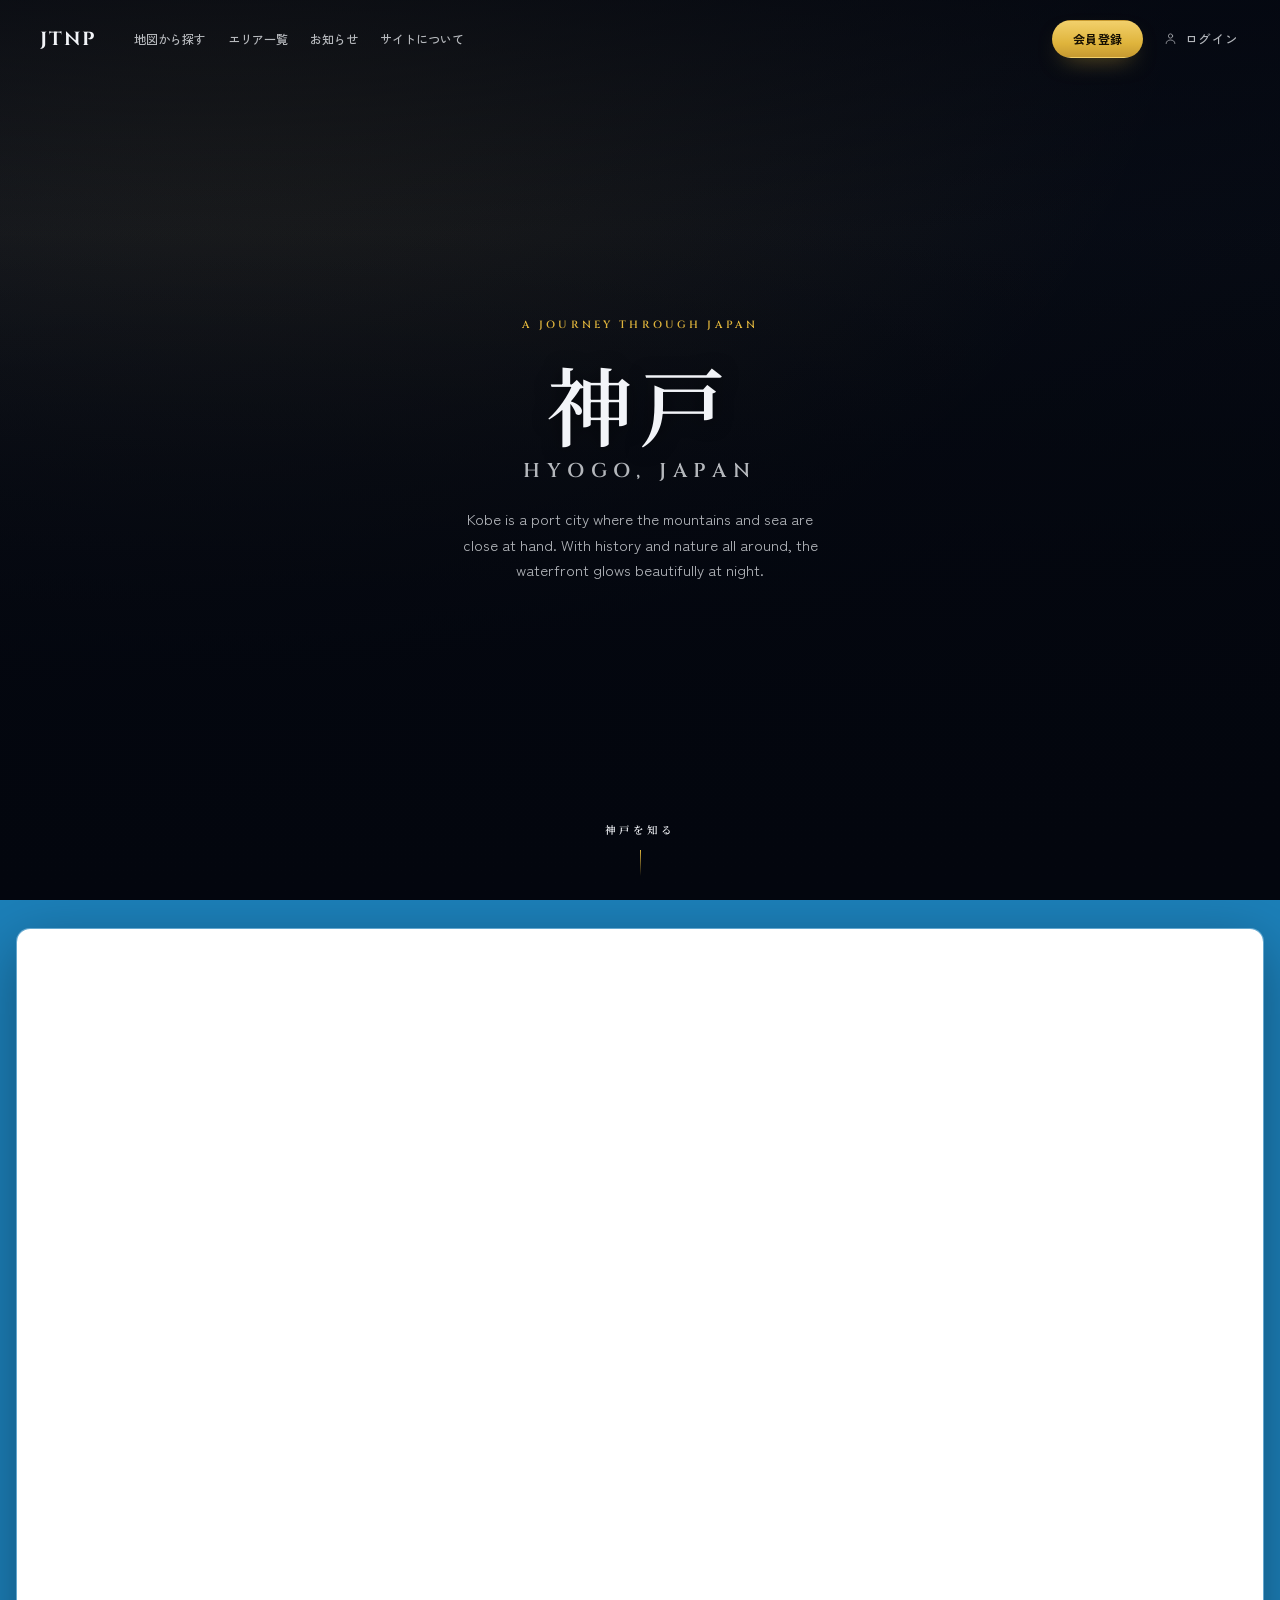
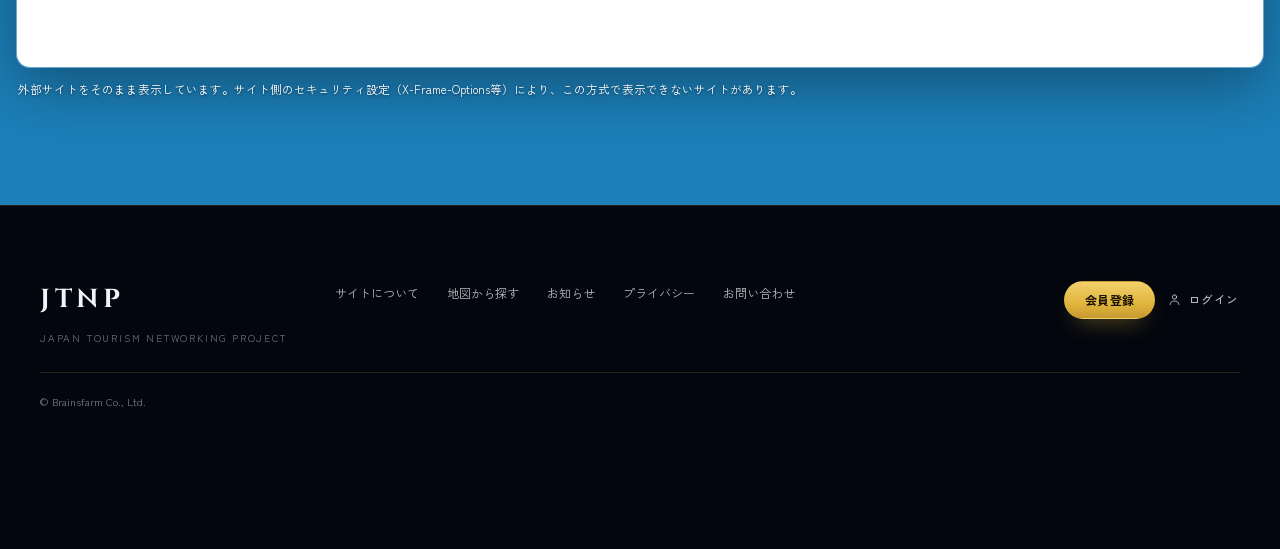
==== commit 6c0eb59d: "Update KOBE fixed category navigation - Color-code the 6 categories (SEE/MOVE/SEASON/STAY/FOOD/SHOP)" ====
--- a/kobe-iframe-test/index.html
+++ b/kobe-iframe-test/index.html
@@ -28,9 +28,12 @@
     - FOOTER markup + ../assets/css/jtnp-area.css
 
   New for this page only (does not touch any existing file):
-    - The IFRAME SECTION (this page's only real content).
-    - The bottom fixed collapsible 6-menu ("Bottom Sheet"): css/kobe-iframe-test.css
-      + js/kobe-iframe-test.js.
+    - The IFRAME SECTION (this page's only real content). Its background
+      color is linked to whichever category is selected.
+    - The bottom FIXED (always-on, no open/close) 6-menu: css/kobe-iframe-test.css
+      + js/kobe-iframe-test.js. Hidden while the HERO is on screen; shown,
+      fixed to the bottom of the viewport, once the HERO has been scrolled
+      past (IntersectionObserver on the HERO section drives this).
 
   All other existing KOBE content sections (Landmark, Official Guide, Area
   News, Influencer, Ranking, Official SNS, Spoon Collection, Explore Japan,
@@ -104,7 +107,7 @@
        JS). Only the scrollcue target changes (-> the iframe section below,
        since this page has no Landmark section).
        ===================================================================== -->
-  <section class="blk jtnp-hero-blk jtnp-kobe-hero-blk">
+  <section class="blk jtnp-hero-blk jtnp-kobe-hero-blk" id="kit-hero">
     <div class="hero" data-hero>
       <div class="hero-fallback" data-hero-fallback aria-hidden="true"></div>
 
@@ -133,7 +136,7 @@
        are shown as-is, unmodified, inside this iframe; internal navigation
        inside the external site is left to that site's own links.
        ===================================================================== -->
-  <section class="blk kit-iframe-blk" id="kit-iframe">
+  <section class="blk kit-iframe-blk" id="kit-iframe" data-kit-color="see">
     <div class="kit-iframe-wrap">
       <iframe
         id="kit-frame"
@@ -178,52 +181,39 @@
 </div><!-- [ /.jtnp-area ] -->
 
 <!-- =========================================================================
-     BOTTOM FIXED COLLAPSIBLE 6-MENU ("Bottom Sheet"). Always available,
-     including while HERO is on screen. Collapsed by default (thin bar
-     only); tapping it slides the 6-menu grid up from the bottom.
+     BOTTOM FIXED 6-MENU. No open/close control — hidden entirely while the
+     HERO is on screen (JS toggles [data-kit-menu-visible] once the HERO has
+     been scrolled past), then stays fixed to the bottom of the viewport for
+     as long as the user remains below the HERO.
      ========================================================================= -->
-<div class="kit-menu" data-kit-menu>
-  <button
-    type="button"
-    class="kit-menu-bar"
-    data-kit-menu-toggle
-    aria-expanded="false"
-    aria-controls="kit-menu-panel"
-  >
-    <span data-kit-menu-toggle-word>開く</span> <i class="kit-caret" aria-hidden="true">▲</i>
-  </button>
-
-  <div class="kit-menu-panel" id="kit-menu-panel" data-kit-menu-panel>
-    <div class="kit-menu-panel-inner">
-      <div class="kit-menu-grid" role="group" aria-label="カテゴリメニュー">
-        <button type="button" class="kit-menu-item is-current" data-kit-item data-kit-src="https://www.hyogo-tourism.jp/world/" data-kit-label="SEE" aria-pressed="true">
-          <span class="kit-menu-icon" aria-hidden="true">🗺️</span>
-          <span class="kit-menu-text">SEE</span>
-        </button>
-        <button type="button" class="kit-menu-item" data-kit-item data-kit-src="https://www.hyogo-tourism.jp/world/access/" data-kit-label="MOVE" aria-pressed="false">
-          <span class="kit-menu-icon" aria-hidden="true">🚃</span>
-          <span class="kit-menu-text">MOVE</span>
-        </button>
-        <button type="button" class="kit-menu-item" data-kit-item data-kit-src="https://www.hyogo-tourism.jp/world/feature/" data-kit-label="SEASON" aria-pressed="false">
-          <span class="kit-menu-icon" aria-hidden="true">🌸</span>
-          <span class="kit-menu-text">SEASON</span>
-        </button>
-        <button type="button" class="kit-menu-item" data-kit-item data-kit-src="https://www.j-hotel.or.jp/en/?wonv=en" data-kit-label="STAY" aria-pressed="false">
-          <span class="kit-menu-icon" aria-hidden="true">🛏️</span>
-          <span class="kit-menu-text">STAY</span>
-        </button>
-        <button type="button" class="kit-menu-item" data-kit-item data-kit-src="https://savorjapan.com/" data-kit-label="FOOD" aria-pressed="false">
-          <span class="kit-menu-icon" aria-hidden="true">🍜</span>
-          <span class="kit-menu-text">FOOD</span>
-        </button>
-        <button type="button" class="kit-menu-item" data-kit-item data-kit-src="https://kansaionepass.com/en/" data-kit-label="SHOP" aria-pressed="false">
-          <span class="kit-menu-icon" aria-hidden="true">🛍️</span>
-          <span class="kit-menu-text">SHOP</span>
-        </button>
-      </div>
-    </div>
+<nav class="kit-menu" data-kit-menu aria-label="カテゴリメニュー">
+  <div class="kit-menu-grid">
+    <button type="button" class="kit-menu-item is-current" data-kit-item data-kit-src="https://www.hyogo-tourism.jp/world/" data-kit-label="SEE" data-kit-color="see" aria-pressed="true">
+      <span class="kit-menu-icon" aria-hidden="true">🗺️</span>
+      <span class="kit-menu-text">SEE</span>
+    </button>
+    <button type="button" class="kit-menu-item" data-kit-item data-kit-src="https://www.hyogo-tourism.jp/world/access/" data-kit-label="MOVE" data-kit-color="move" aria-pressed="false">
+      <span class="kit-menu-icon" aria-hidden="true">🚃</span>
+      <span class="kit-menu-text">MOVE</span>
+    </button>
+    <button type="button" class="kit-menu-item" data-kit-item data-kit-src="https://www.hyogo-tourism.jp/world/feature/" data-kit-label="SEASON" data-kit-color="season" aria-pressed="false">
+      <span class="kit-menu-icon" aria-hidden="true">🌸</span>
+      <span class="kit-menu-text">SEASON</span>
+    </button>
+    <button type="button" class="kit-menu-item" data-kit-item data-kit-src="https://www.j-hotel.or.jp/en/?wonv=en" data-kit-label="STAY" data-kit-color="stay" aria-pressed="false">
+      <span class="kit-menu-icon" aria-hidden="true">🛏️</span>
+      <span class="kit-menu-text">STAY</span>
+    </button>
+    <button type="button" class="kit-menu-item" data-kit-item data-kit-src="https://savorjapan.com/" data-kit-label="FOOD" data-kit-color="food" aria-pressed="false">
+      <span class="kit-menu-icon" aria-hidden="true">🍜</span>
+      <span class="kit-menu-text">FOOD</span>
+    </button>
+    <button type="button" class="kit-menu-item" data-kit-item data-kit-src="https://kansaionepass.com/en/" data-kit-label="SHOP" data-kit-color="shop" aria-pressed="false">
+      <span class="kit-menu-icon" aria-hidden="true">🛍️</span>
+      <span class="kit-menu-text">SHOP</span>
+    </button>
   </div>
-</div>
+</nav>
 
 <script src="../assets/js/jtnp-appbar.js"></script>
 <script src="../assets/js/kobe-hero.js"></script>
--- a/kobe-iframe-test/css/kobe-iframe-test.css
+++ b/kobe-iframe-test/css/kobe-iframe-test.css
@@ -4,23 +4,48 @@
    Loaded after ../assets/css/jtnp-area.css and ../assets/css/kobe-hero-
    override.css, both reused unmodified for the App Bar / HERO / Footer.
    This file adds ONLY:
-     1. The IFRAME SECTION (this page's only real content).
-     2. The bottom fixed collapsible 6-menu ("Bottom Sheet").
-   Uses the theme's own --jtnp-* design tokens (defined in jtnp-area.css)
-   rather than inventing a new palette, per this task's "reuse KOBE design"
-   instruction.
+     1. The IFRAME SECTION (this page's only real content) — its background
+        color tracks whichever category is currently selected.
+     2. The bottom FIXED 6-menu — no open/close control. Hidden while the
+        HERO is on screen; shown, fixed to the bottom of the viewport, once
+        the HERO has been scrolled past (see js/kobe-iframe-test.js).
+   Uses the theme's own --jtnp-* design tokens (defined in jtnp-area.css) for
+   type/spacing/radius, plus a small set of category colors below (visual
+   reference: 6-color menu screenshot supplied with this task's brief).
    =========================================================================== */
+
+/* --------------------------------------------------------- CATEGORY COLORS --- */
+:root {
+  --kit-bar-h: 84px; /* recalculated in JS from the menu's real rendered height */
+
+  --kit-color-see:    #1C7FB8; /* blue   */
+  --kit-color-move:   #3F8F35; /* green  */
+  --kit-color-season: #D6285F; /* pink   */
+  --kit-color-stay:   #E85A1B; /* orange */
+  --kit-color-food:   #5E3AA8; /* purple */
+  --kit-color-shop:   #D9A404; /* gold / yellow */
+}
 
 /* ------------------------------------------------------------- IFRAME --- */
 .kit-iframe-blk {
   background: var(--jtnp-bg2);
-  padding: 28px 16px calc(28px + var(--kit-bar-h, 52px) + env(safe-area-inset-bottom, 0px));
-}
+  padding: 28px 16px calc(28px + var(--kit-bar-h, 84px) + env(safe-area-inset-bottom, 0px));
+  transition: background-color .3s ease;
+}
+
+/* The selected category's color drives the SECTION background (not the
+   external site inside the iframe, which is left completely untouched). */
+.kit-iframe-blk[data-kit-color="see"]    { background-color: var(--kit-color-see); }
+.kit-iframe-blk[data-kit-color="move"]   { background-color: var(--kit-color-move); }
+.kit-iframe-blk[data-kit-color="season"] { background-color: var(--kit-color-season); }
+.kit-iframe-blk[data-kit-color="stay"]   { background-color: var(--kit-color-stay); }
+.kit-iframe-blk[data-kit-color="food"]   { background-color: var(--kit-color-food); }
+.kit-iframe-blk[data-kit-color="shop"]   { background-color: var(--kit-color-shop); }
 
 .kit-iframe-wrap {
   max-width: 1280px;
   margin: 0 auto;
-  border: 1px solid var(--jtnp-divider);
+  border: 1px solid rgba(255, 255, 255, .28);
   border-radius: var(--jtnp-r);
   overflow: hidden;
   background: var(--jtnp-surf);
@@ -40,7 +65,8 @@
   max-width: 1280px;
   margin: 12px auto 0;
   padding: 0 2px;
-  color: var(--jtnp-tx3);
+  color: #fff;
+  text-shadow: 0 1px 3px rgba(0, 0, 0, .45);
   font-family: var(--jtnp-fb);
   font-size: 11.5px;
   line-height: 1.6;
@@ -48,7 +74,7 @@
 
 @media (max-width: 991px) {
   .kit-iframe-blk {
-    padding: 22px 12px calc(22px + var(--kit-bar-h, 52px) + env(safe-area-inset-bottom, 0px));
+    padding: 22px 12px calc(22px + var(--kit-bar-h, 84px) + env(safe-area-inset-bottom, 0px));
   }
   .kit-frame {
     height: 75vh;
@@ -58,7 +84,7 @@
 
 @media (max-width: 576px) {
   .kit-iframe-blk {
-    padding: 16px 10px calc(16px + var(--kit-bar-h, 52px) + env(safe-area-inset-bottom, 0px));
+    padding: 16px 10px calc(16px + var(--kit-bar-h, 84px) + env(safe-area-inset-bottom, 0px));
   }
   .kit-frame {
     height: calc(100vh - 130px);
@@ -69,81 +95,32 @@
 
 /* Footer must never sit under the fixed bottom bar. */
 .jtnp-footer-blk {
-  padding-bottom: calc(var(--kit-bar-h, 52px) + env(safe-area-inset-bottom, 0px));
-}
-
-/* ---------------------------------------------------- BOTTOM SHEET MENU --- */
-:root {
-  --kit-bar-h: 52px;
-}
-
+  padding-bottom: calc(var(--kit-bar-h, 84px) + env(safe-area-inset-bottom, 0px));
+}
+
+/* --------------------------------------------------------- FIXED 6-MENU --- */
+/* No open/close control. Hidden by default (translateY + opacity, matching
+   the HERO-visible state); JS adds [data-kit-menu-visible] once the HERO
+   has been scrolled past, and removes it again if the user scrolls back up
+   to the HERO. */
 .kit-menu {
-  font-family: var(--jtnp-fb);
-}
-
-/* The handle bar stays pinned to the true bottom of the viewport at all
-   times (collapsed AND expanded) — it IS the "開く ▲ / 閉じる ▼" control,
-   not a second element stacked on top of a separate close button. */
-.kit-menu-bar {
   position: fixed;
   left: 0;
   right: 0;
   bottom: 0;
   z-index: 9001;
-  display: flex;
-  align-items: center;
-  justify-content: center;
-  width: 100%;
-  height: var(--kit-bar-h);
-  padding: 0 16px calc(env(safe-area-inset-bottom, 0px) * .4);
-  border: 0;
+  font-family: var(--jtnp-fdisp);
+  background: linear-gradient(180deg, rgba(7, 10, 20, .92), rgba(3, 6, 14, .98));
   border-top: 1px solid var(--jtnp-divider);
-  background: linear-gradient(180deg, rgba(7, 10, 20, .92), rgba(3, 6, 14, .98));
-  color: var(--jtnp-tx);
-  font-family: var(--jtnp-fdisp);
-  font-size: 12.5px;
-  font-weight: 600;
-  letter-spacing: .18em;
-  text-transform: uppercase;
-  cursor: pointer;
-  -webkit-tap-highlight-color: transparent;
-}
-
-.kit-menu-bar:hover {
-  color: var(--jtnp-gold-hi);
-}
-
-.kit-caret {
-  display: inline-block;
-  margin-left: 6px;
-  font-style: normal;
-  transition: transform .25s ease;
-}
-
-.kit-menu[data-open] .kit-menu-bar .kit-caret {
-  transform: rotate(180deg);
-}
-
-/* Sheet panel: sits directly above the fixed handle bar, sliding up from
-   behind it. Collapsed by default (translateY + opacity, not display:none,
-   so the slide itself is what animates). */
-.kit-menu-panel {
-  position: fixed;
-  left: 0;
-  right: 0;
-  bottom: var(--kit-bar-h);
-  z-index: 9000;
-  background: rgba(5, 8, 16, .98);
-  border-top: 1px solid var(--jtnp-divider);
-  backdrop-filter: blur(10px);
-  transform: translateY(12px);
+  padding-bottom: env(safe-area-inset-bottom, 0px);
+  transform: translateY(100%);
   opacity: 0;
   visibility: hidden;
   pointer-events: none;
   transition: transform .26s ease, opacity .22s ease, visibility 0s linear .26s;
 }
 
-.kit-menu[data-open] .kit-menu-panel {
+.kit-menu[data-kit-menu-visible] {
   transform: translateY(0);
   opacity: 1;
   visibility: visible;
@@ -151,16 +128,11 @@
   transition: transform .26s ease, opacity .22s ease;
 }
 
-.kit-menu-panel-inner {
-  overflow-y: auto;
-  max-height: 38vh;
-}
-
 .kit-menu-grid {
   display: grid;
   grid-template-columns: repeat(6, 1fr);
-  gap: 10px;
-  padding: 18px 16px 8px;
+  gap: 8px;
+  padding: 10px 12px;
   max-width: 1100px;
   margin: 0 auto;
 }
@@ -170,49 +142,63 @@
   flex-direction: column;
   align-items: center;
   justify-content: center;
-  gap: 6px;
-  padding: 14px 6px;
-  border: 1px solid var(--jtnp-divider);
+  gap: 4px;
+  padding: 10px 6px;
+  border: 0;
   border-radius: 12px;
-  background: var(--jtnp-surf);
-  color: var(--jtnp-tx2);
+  background: #333;
+  color: #fff;
+  text-shadow: 0 1px 2px rgba(0, 0, 0, .35);
   font-family: var(--jtnp-fdisp);
   font-size: 11px;
   font-weight: 600;
-  letter-spacing: .12em;
+  letter-spacing: .1em;
   cursor: pointer;
-  transition: border-color .2s ease, color .2s ease, background .2s ease;
+  transition: filter .2s ease, box-shadow .2s ease;
   -webkit-tap-highlight-color: transparent;
 }
 
+.kit-menu-item[data-kit-color="see"]    { background: var(--kit-color-see); }
+.kit-menu-item[data-kit-color="move"]   { background: var(--kit-color-move); }
+.kit-menu-item[data-kit-color="season"] { background: var(--kit-color-season); }
+.kit-menu-item[data-kit-color="stay"]   { background: var(--kit-color-stay); }
+.kit-menu-item[data-kit-color="food"]   { background: var(--kit-color-food); }
+.kit-menu-item[data-kit-color="shop"]   {
+  background: var(--kit-color-shop);
+  /* Gold reads far better with dark text than white — kept for contrast. */
+  color: #2B2100;
+  text-shadow: none;
+}
+
 .kit-menu-item:hover {
-  border-color: var(--jtnp-gold-border);
-  color: var(--jtnp-gold);
-}
-
+  filter: brightness(1.08);
+}
+
+/* Active state: a white ring, no size/layout change. */
 .kit-menu-item.is-current {
-  border-color: var(--jtnp-gold-border);
-  background: rgba(223, 180, 60, .1);
-  color: var(--jtnp-gold-hi);
+  box-shadow: inset 0 0 0 2px rgba(255, 255, 255, .92);
+}
+
+.kit-menu-item[data-kit-color="shop"].is-current {
+  box-shadow: inset 0 0 0 2px rgba(43, 33, 0, .75);
 }
 
 .kit-menu-icon {
-  font-size: 22px;
+  font-size: 19px;
   line-height: 1;
 }
 
-/* PC / Tablet: room for a single row of 6, so keep the horizontal layout.
-   Smartphone: 3 columns x 2 rows reads far better at 375-430px than a
-   cramped 6-across row. */
+/* PC / Tablet: single row of 6. Smartphone: 3 columns x 2 rows, matching
+   the reference screenshot and keeping each button comfortably tappable. */
 @media (max-width: 640px) {
   .kit-menu-grid {
     grid-template-columns: repeat(3, 1fr);
-    gap: 10px 8px;
-    padding: 16px 14px 6px;
+    gap: 8px;
+    padding: 10px 12px;
   }
 
   .kit-menu-item {
-    padding: 12px 4px;
+    padding: 10px 4px;
   }
 
   .kit-menu-icon {
@@ -221,8 +207,8 @@
 }
 
 @media (prefers-reduced-motion: reduce) {
-  .kit-menu-panel,
-  .kit-caret {
+  .kit-menu,
+  .kit-iframe-blk {
     transition: none;
   }
 }
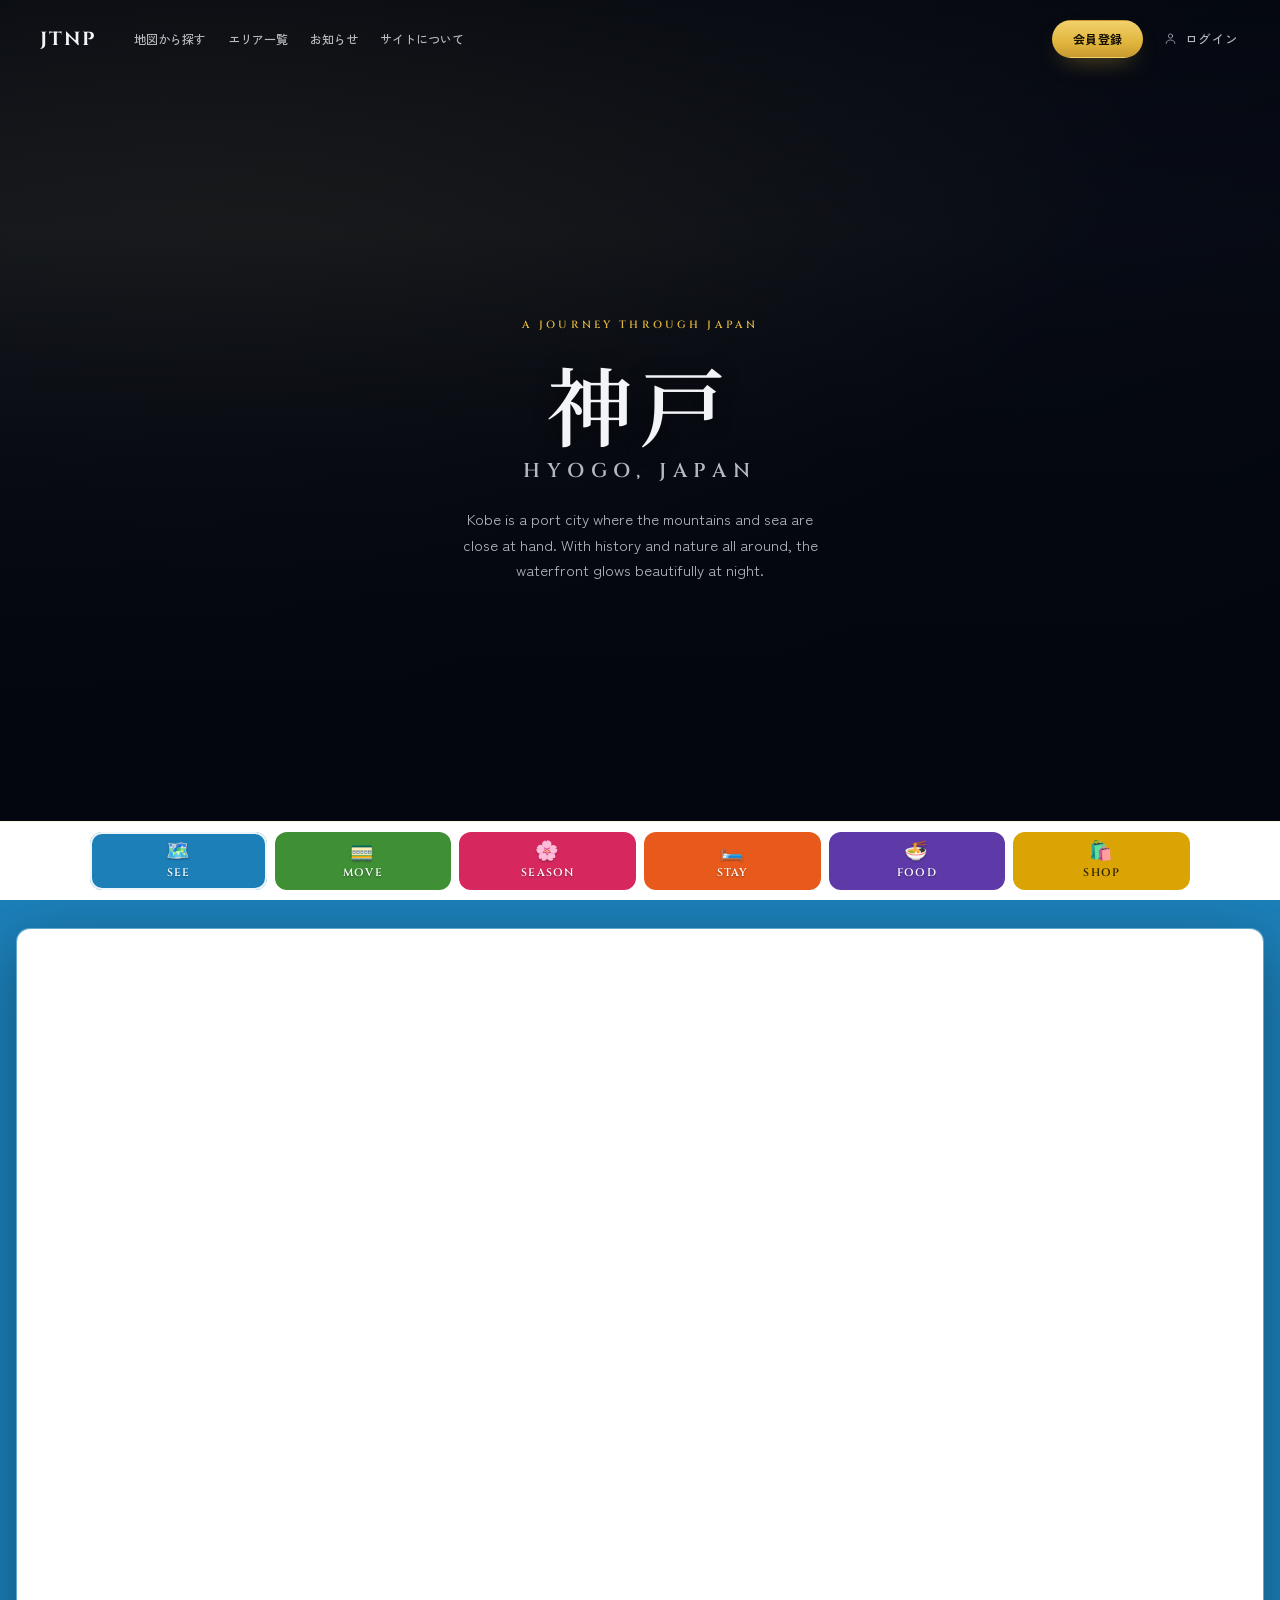
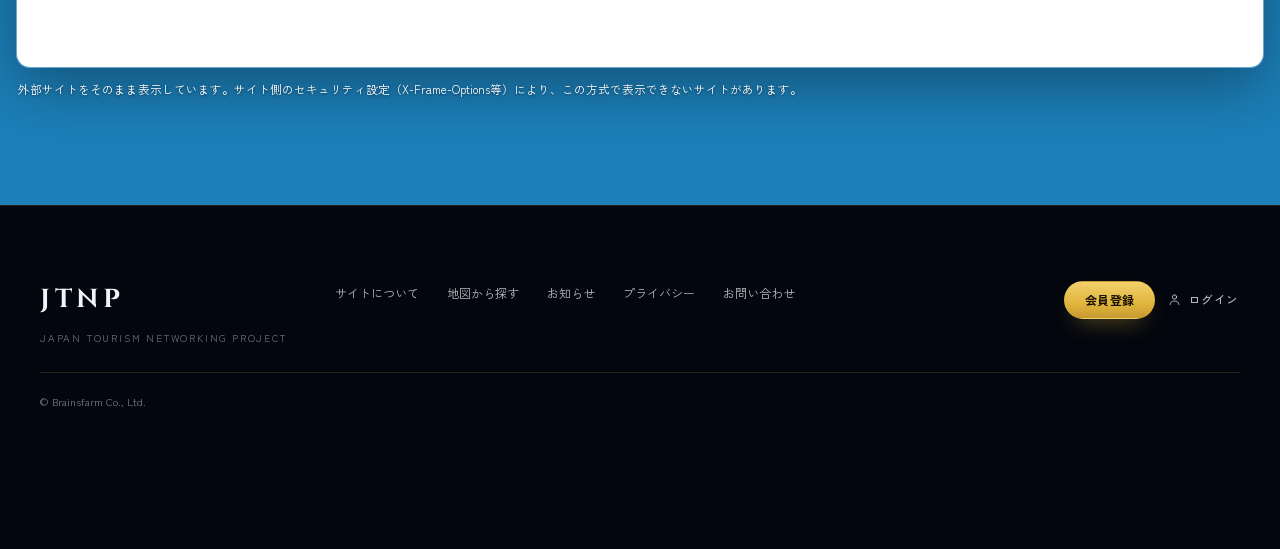
==== commit 6d72d79a: "Keep KOBE category menu always visible - Remove HERO-based show/hide logic (IntersectionObserver, tr" ====
--- a/kobe-iframe-test/index.html
+++ b/kobe-iframe-test/index.html
@@ -31,9 +31,8 @@
     - The IFRAME SECTION (this page's only real content). Its background
       color is linked to whichever category is selected.
     - The bottom FIXED (always-on, no open/close) 6-menu: css/kobe-iframe-test.css
-      + js/kobe-iframe-test.js. Hidden while the HERO is on screen; shown,
-      fixed to the bottom of the viewport, once the HERO has been scrolled
-      past (IntersectionObserver on the HERO section drives this).
+      + js/kobe-iframe-test.js. Always visible, fixed to the bottom of the
+      viewport, from page load through HERO, iframe section and footer.
 
   All other existing KOBE content sections (Landmark, Official Guide, Area
   News, Influencer, Ranking, Official SNS, Spoon Collection, Explore Japan,
@@ -181,10 +180,9 @@
 </div><!-- [ /.jtnp-area ] -->
 
 <!-- =========================================================================
-     BOTTOM FIXED 6-MENU. No open/close control — hidden entirely while the
-     HERO is on screen (JS toggles [data-kit-menu-visible] once the HERO has
-     been scrolled past), then stays fixed to the bottom of the viewport for
-     as long as the user remains below the HERO.
+     BOTTOM FIXED 6-MENU. No open/close control, no HERO-based show/hide —
+     always visible, fixed to the bottom of the viewport, for the entire page
+     (HERO included).
      ========================================================================= -->
 <nav class="kit-menu" data-kit-menu aria-label="カテゴリメニュー">
   <div class="kit-menu-grid">
--- a/kobe-iframe-test/css/kobe-iframe-test.css
+++ b/kobe-iframe-test/css/kobe-iframe-test.css
@@ -6,9 +6,9 @@
    This file adds ONLY:
      1. The IFRAME SECTION (this page's only real content) — its background
         color tracks whichever category is currently selected.
-     2. The bottom FIXED 6-menu — no open/close control. Hidden while the
-        HERO is on screen; shown, fixed to the bottom of the viewport, once
-        the HERO has been scrolled past (see js/kobe-iframe-test.js).
+     2. The bottom FIXED 6-menu — no open/close control, no HERO-based show/
+        hide. Always fixed to the bottom of the viewport, from page load
+        through HERO, iframe section and footer (see js/kobe-iframe-test.js).
    Uses the theme's own --jtnp-* design tokens (defined in jtnp-area.css) for
    type/spacing/radius, plus a small set of category colors below (visual
    reference: 6-color menu screenshot supplied with this task's brief).
@@ -99,10 +99,8 @@
 }
 
 /* --------------------------------------------------------- FIXED 6-MENU --- */
-/* No open/close control. Hidden by default (translateY + opacity, matching
-   the HERO-visible state); JS adds [data-kit-menu-visible] once the HERO
-   has been scrolled past, and removes it again if the user scrolls back up
-   to the HERO. */
+/* No open/close control. Always fixed to the bottom of the viewport, for the
+   entire page (HERO included) — no HERO-based show/hide. */
 .kit-menu {
   position: fixed;
   left: 0;
@@ -110,22 +108,9 @@
   bottom: 0;
   z-index: 9001;
   font-family: var(--jtnp-fdisp);
-  background: linear-gradient(180deg, rgba(7, 10, 20, .92), rgba(3, 6, 14, .98));
+  background: #FFFFFF;
   border-top: 1px solid var(--jtnp-divider);
   padding-bottom: env(safe-area-inset-bottom, 0px);
-  transform: translateY(100%);
-  opacity: 0;
-  visibility: hidden;
-  pointer-events: none;
-  transition: transform .26s ease, opacity .22s ease, visibility 0s linear .26s;
-}
-
-.kit-menu[data-kit-menu-visible] {
-  transform: translateY(0);
-  opacity: 1;
-  visibility: visible;
-  pointer-events: auto;
-  transition: transform .26s ease, opacity .22s ease;
 }
 
 .kit-menu-grid {
@@ -207,7 +192,6 @@
 }
 
 @media (prefers-reduced-motion: reduce) {
-  .kit-menu,
   .kit-iframe-blk {
     transition: none;
   }
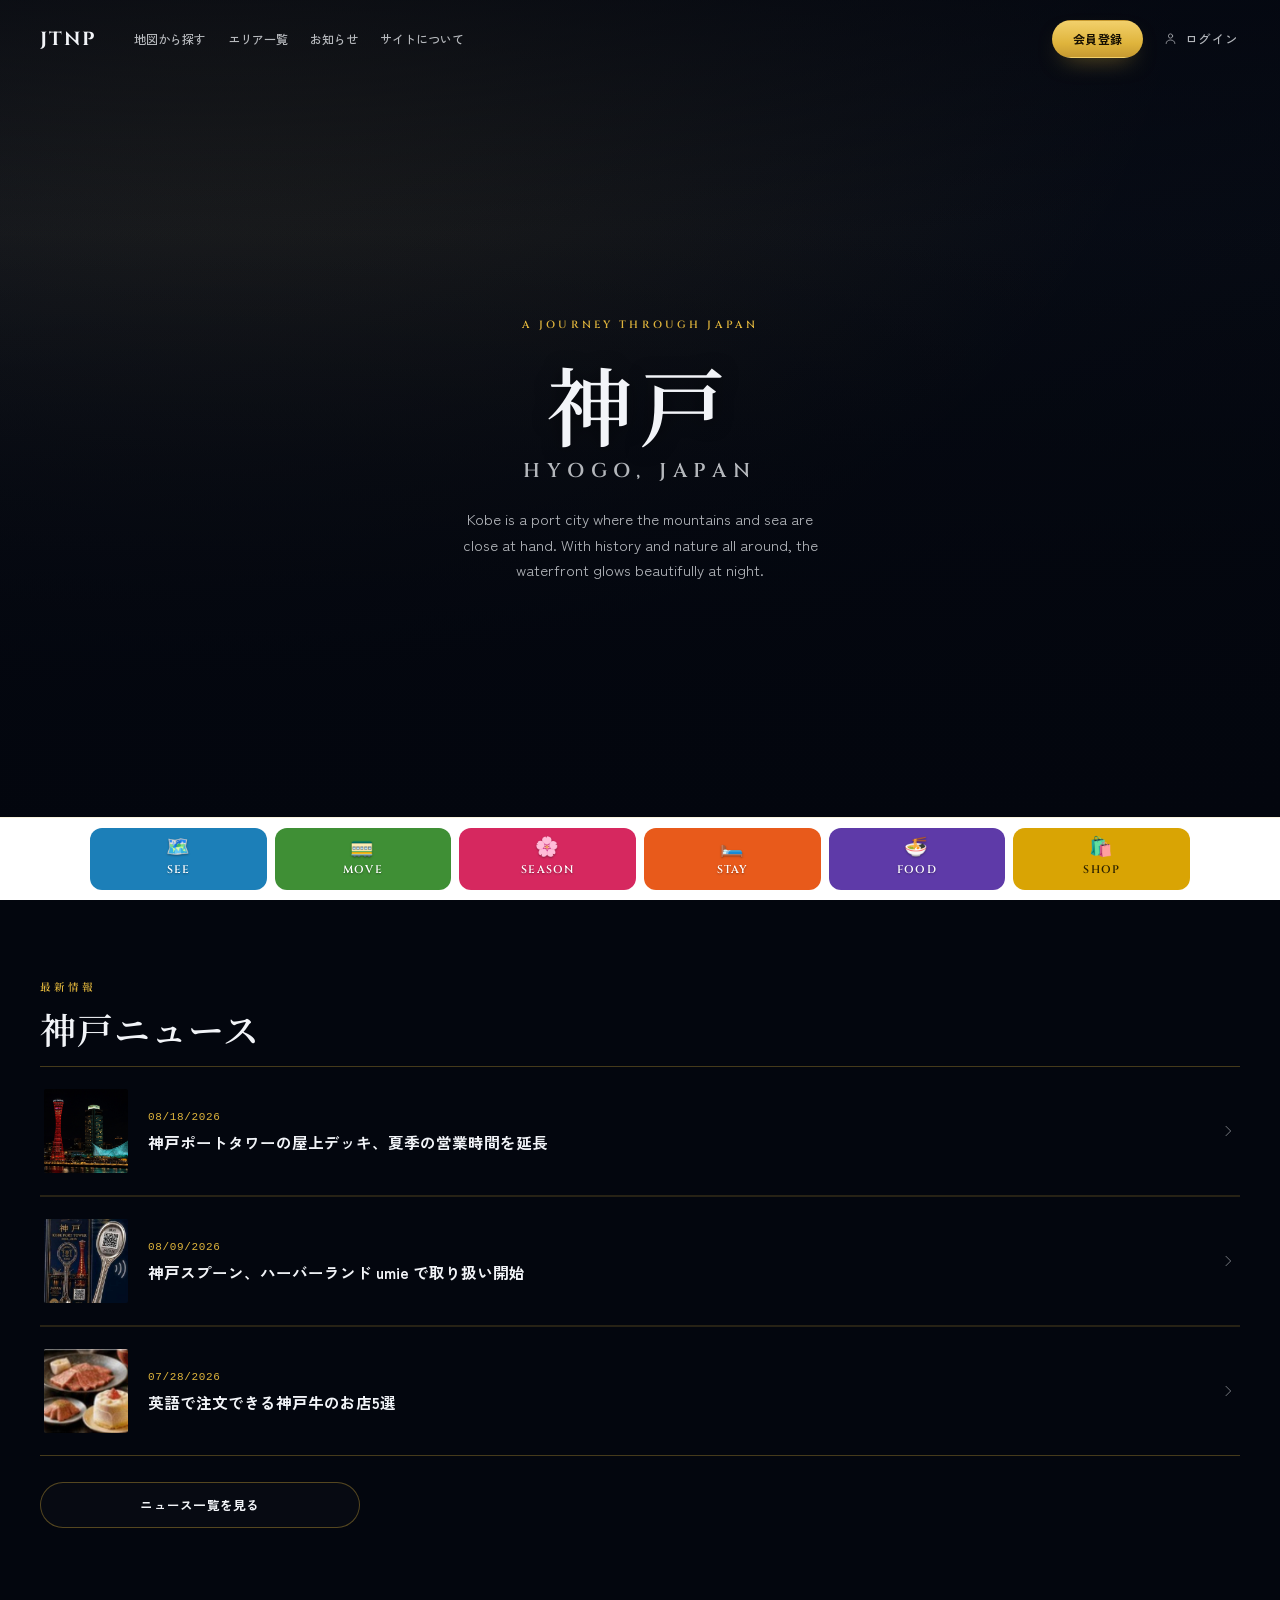
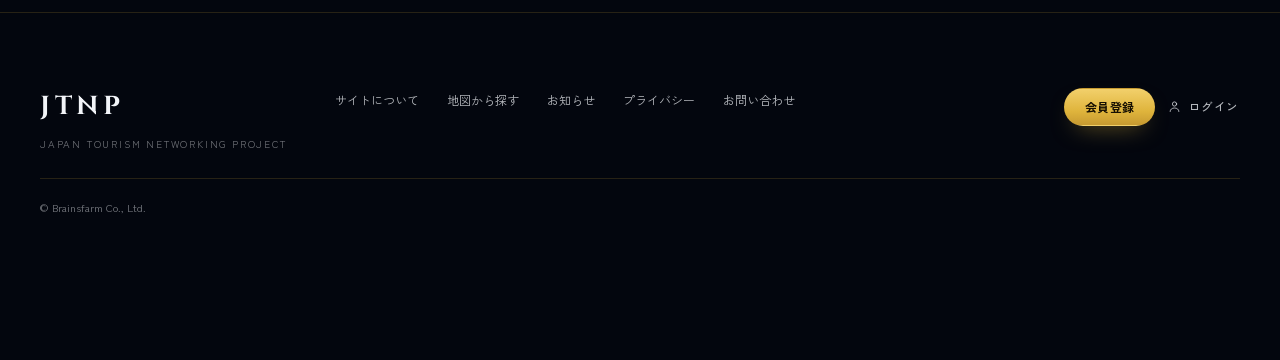
==== commit 467aa7a5: "Split KOBE iframe categories into separate pages Co-Authored-By: Claude Sonnet 5 <noreply@anthropic." ====
--- a/kobe-iframe-test/index.html
+++ b/kobe-iframe-test/index.html
@@ -6,18 +6,19 @@
 <title>JTNP KOBE — iframe Navigation Prototype (検証用)</title>
 
 <!--
-  /kobe-iframe-test/ — KOBE iframe navigation prototype
+  /kobe-iframe-test/ — KOBE iframe navigation prototype, ENTRY PAGE.
   =======================================================================
-  STANDALONE VERIFICATION PROTOTYPE ONLY. This page exists to test whether
-  the "bottom fixed 6-menu -> external site inside an in-page iframe"
-  navigation design (proposed by Yoshida-san) actually works across
-  PC/Tablet/Smartphone on GitHub Pages. It is NOT a WordPress implementation
-  and is completely separate from:
+  STANDALONE VERIFICATION PROTOTYPE ONLY. This page and its 6 sibling
+  category pages (see/, move/, season/, stay/, food/, shop/) test whether
+  the "bottom fixed 6-menu -> external site inside an iframe" navigation
+  design (proposed by Yoshida-san) actually works across PC/Tablet/
+  Smartphone on GitHub Pages. It is NOT a WordPress implementation and is
+  completely separate from:
     - WordPress production
     - JTNP_Kobe_WP_Migration repo
     - the existing HOME prototype (../index.html)
     - the existing KOBE prototype (../kobe/index.html)
-  None of those are modified by this file. This page only ADDS new files
+  None of those are modified by these files. This page only ADDS new files
   under /kobe-iframe-test/.
 
   Reused, unmodified, from the existing KOBE prototype (Source of Truth for
@@ -25,30 +26,39 @@
     - APP BAR markup + ../assets/css/jtnp-area.css + ../assets/js/jtnp-appbar.js
     - HERO markup/video/text + ../assets/css/kobe-hero-override.css +
       ../assets/js/kobe-hero.js (same YouTube-background HERO ../kobe/ uses)
+    - AREA NEWS ("神戸ニュース") markup, reused verbatim from ../kobe/index.html
+      (same heading, card design, data, images, responsive behaviour) —
+      styled entirely by the shared ../assets/css/jtnp-area.css, nothing
+      duplicated here.
     - FOOTER markup + ../assets/css/jtnp-area.css
 
-  New for this page only (does not touch any existing file):
-    - The IFRAME SECTION (this page's only real content). Its background
-      color is linked to whichever category is selected.
-    - The bottom FIXED (always-on, no open/close) 6-menu: css/kobe-iframe-test.css
-      + js/kobe-iframe-test.js. Always visible, fixed to the bottom of the
-      viewport, from page load through HERO, iframe section and footer.
-
-  All other existing KOBE content sections (Landmark, Official Guide, Area
-  News, Influencer, Ranking, Official SNS, Spoon Collection, Explore Japan,
-  Area Spoon / Where to Buy, Member CTA) are intentionally NOT included here
-  — this page's only content is the iframe section, per this task's brief.
-
-  Confirmed 6-menu (final spec, overrides anything shown in the reference
-  PDF "QRコードサイトイメージ.pdf" — that PDF is layout/flow reference only,
-  not the Source of Truth for labels/URLs):
-    SEE    -> https://www.hyogo-tourism.jp/world/
-    MOVE   -> https://www.hyogo-tourism.jp/world/access/
-    SEASON -> https://www.hyogo-tourism.jp/world/feature/
-    STAY   -> https://www.j-hotel.or.jp/en/?wonv=en
-    FOOD   -> https://savorjapan.com/
-    SHOP   -> https://kansaionepass.com/en/
-  Initial iframe src on load = SEE.
+  7-page structure (this task's brief, superseding the earlier single-page
+  "6 categories inside one iframe section" prototype):
+    /kobe-iframe-test/         <- this page: App Bar, HERO, 神戸ニュース, Footer.
+                                  No iframe here.
+    /kobe-iframe-test/see/     <- App Bar, iframe (SEE), note + external
+    /kobe-iframe-test/move/       link, Footer. No HERO, no 神戸ニュース.
+    /kobe-iframe-test/season/
+    /kobe-iframe-test/stay/
+    /kobe-iframe-test/food/
+    /kobe-iframe-test/shop/
+
+  The bottom FIXED 6-menu (css/kobe-iframe-test.css + js/kobe-iframe-test.js)
+  is shared by all 7 pages and is now plain internal navigation to the 6
+  detail pages above — it no longer swaps an iframe's src on this same page.
+  Always visible, fixed to the bottom of the viewport, from page load
+  through every section including HERO.
+
+  Confirmed 6-menu destinations (final spec, overrides anything shown in the
+  reference PDF "QRコードサイトイメージ.pdf" — that PDF is layout/flow reference
+  only, not the Source of Truth for labels/URLs). Each destination page shows
+  exactly one external site in an iframe:
+    SEE    -> see/    -> https://www.hyogo-tourism.jp/world/
+    MOVE   -> move/   -> https://www.hyogo-tourism.jp/world/access/
+    SEASON -> season/ -> https://www.hyogo-tourism.jp/world/feature/
+    STAY   -> stay/   -> https://www.j-hotel.or.jp/en/?wonv=en
+    FOOD   -> food/   -> https://savorjapan.com/
+    SHOP   -> shop/   -> https://kansaionepass.com/en/
 -->
 
 <link rel="stylesheet" href="https://fonts.googleapis.com/css2?family=Cinzel:wght@600;700&family=Noto+Serif+JP:wght@400;600;700&family=Zen+Kaku+Gothic+New:wght@400;500;700&display=swap">
@@ -103,8 +113,9 @@
 
   <!-- =====================================================================
        HERO — reused verbatim from ../kobe/index.html (same video/text/CSS/
-       JS). Only the scrollcue target changes (-> the iframe section below,
-       since this page has no Landmark section).
+       JS). Not modified for this task; only the scrollcue target changes
+       (-> the 神戸ニュース section below, since this page has no Landmark
+       section).
        ===================================================================== -->
   <section class="blk jtnp-hero-blk jtnp-kobe-hero-blk" id="kit-hero">
     <div class="hero" data-hero>
@@ -123,7 +134,7 @@
         <p class="khero-lead">Kobe is a port city where the mountains and sea are close at hand. With history and nature all around, the waterfront glows beautifully at night.</p>
       </div>
 
-      <a class="scrollcue" href="#kit-iframe">
+      <a class="scrollcue" href="#jtnp-news">
         <span>神戸を知る</span>
         <i></i>
       </a>
@@ -131,22 +142,52 @@
   </section>
 
   <!-- =====================================================================
-       IFRAME SECTION — new, this page's only real content. External sites
-       are shown as-is, unmodified, inside this iframe; internal navigation
-       inside the external site is left to that site's own links.
-       ===================================================================== -->
-  <section class="blk kit-iframe-blk" id="kit-iframe" data-kit-color="see">
-    <div class="kit-iframe-wrap">
-      <iframe
-        id="kit-frame"
-        class="kit-frame"
-        src="https://www.hyogo-tourism.jp/world/"
-        title="外部観光情報サイト"
-        loading="eager"
-        referrerpolicy="no-referrer-when-downgrade"
-      ></iframe>
-    </div>
-    <p class="kit-note">外部サイトをそのまま表示しています。サイト側のセキュリティ設定（X-Frame-Options等）により、この方式で表示できないサイトがあります。</p>
+       AREA NEWS ("神戸ニュース") — reused verbatim from ../kobe/index.html
+       (template-parts/jtnp/news.php + news-item.php; same heading, card
+       design, data and images). Replaces the old iframe section: the entry
+       page shows no iframe at all. Styled entirely by the shared
+       ../assets/css/jtnp-area.css, nothing added here.
+       ===================================================================== -->
+  <section class="blk jtnp-news-blk" id="jtnp-news">
+    <div class="sec sec-news">
+      <p class="eyebrow">最新情報</p>
+      <h2 class="sec-t">神戸ニュース</h2>
+
+      <div class="newslist">
+        <a class="news" href="#">
+          <img class="rimg nw-i" src="../assets/images/content/kobe-night.jpg" alt="神戸ポートタワーの屋上デッキ、夏季の営業時間を延長" loading="lazy">
+          <span class="nw-b">
+            <span class="nw-d">
+              <time datetime="2026-08-18">08/18/2026</time>
+            </span>
+            <b>神戸ポートタワーの屋上デッキ、夏季の営業時間を延長</b>
+          </span>
+          <span class="nw-a" aria-hidden="true"><svg class="i" viewBox="0 0 24 24" width="16" height="16" fill="none" stroke="currentColor" stroke-width="1.5" stroke-linecap="round" stroke-linejoin="round" aria-hidden="true" focusable="false"><path d="m9 5 7 7-7 7"/></svg></span>
+        </a>
+        <a class="news" href="#">
+          <img class="rimg nw-i" src="../assets/images/content/spoon.jpg" alt="神戸スプーン、ハーバーランド umie で取り扱い開始" loading="lazy">
+          <span class="nw-b">
+            <span class="nw-d">
+              <time datetime="2026-08-09">08/09/2026</time>
+            </span>
+            <b>神戸スプーン、ハーバーランド umie で取り扱い開始</b>
+          </span>
+          <span class="nw-a" aria-hidden="true"><svg class="i" viewBox="0 0 24 24" width="16" height="16" fill="none" stroke="currentColor" stroke-width="1.5" stroke-linecap="round" stroke-linejoin="round" aria-hidden="true" focusable="false"><path d="m9 5 7 7-7 7"/></svg></span>
+        </a>
+        <a class="news" href="#">
+          <img class="rimg nw-i" src="../assets/images/content/gourmet.jpg" alt="英語で注文できる神戸牛のお店5選" loading="lazy">
+          <span class="nw-b">
+            <span class="nw-d">
+              <time datetime="2026-07-28">07/28/2026</time>
+            </span>
+            <b>英語で注文できる神戸牛のお店5選</b>
+          </span>
+          <span class="nw-a" aria-hidden="true"><svg class="i" viewBox="0 0 24 24" width="16" height="16" fill="none" stroke="currentColor" stroke-width="1.5" stroke-linecap="round" stroke-linejoin="round" aria-hidden="true" focusable="false"><path d="m9 5 7 7-7 7"/></svg></span>
+        </a>
+      </div>
+
+      <a class="btn ghost wide" href="#">ニュース一覧を見る</a>
+    </div>
   </section>
 
   <!-- =====================================================================
@@ -180,36 +221,38 @@
 </div><!-- [ /.jtnp-area ] -->
 
 <!-- =========================================================================
-     BOTTOM FIXED 6-MENU. No open/close control, no HERO-based show/hide —
-     always visible, fixed to the bottom of the viewport, for the entire page
-     (HERO included).
+     BOTTOM FIXED 6-MENU. Plain internal navigation to the 6 category detail
+     pages (no in-page iframe src switching, no open/close control, no
+     HERO-based show/hide) — always visible, fixed to the bottom of the
+     viewport, for the entire page. No category is "active" on this entry
+     page since no category has been chosen yet.
      ========================================================================= -->
 <nav class="kit-menu" data-kit-menu aria-label="カテゴリメニュー">
   <div class="kit-menu-grid">
-    <button type="button" class="kit-menu-item is-current" data-kit-item data-kit-src="https://www.hyogo-tourism.jp/world/" data-kit-label="SEE" data-kit-color="see" aria-pressed="true">
+    <a class="kit-menu-item" href="see/" data-kit-color="see">
       <span class="kit-menu-icon" aria-hidden="true">🗺️</span>
       <span class="kit-menu-text">SEE</span>
-    </button>
-    <button type="button" class="kit-menu-item" data-kit-item data-kit-src="https://www.hyogo-tourism.jp/world/access/" data-kit-label="MOVE" data-kit-color="move" aria-pressed="false">
+    </a>
+    <a class="kit-menu-item" href="move/" data-kit-color="move">
       <span class="kit-menu-icon" aria-hidden="true">🚃</span>
       <span class="kit-menu-text">MOVE</span>
-    </button>
-    <button type="button" class="kit-menu-item" data-kit-item data-kit-src="https://www.hyogo-tourism.jp/world/feature/" data-kit-label="SEASON" data-kit-color="season" aria-pressed="false">
+    </a>
+    <a class="kit-menu-item" href="season/" data-kit-color="season">
       <span class="kit-menu-icon" aria-hidden="true">🌸</span>
       <span class="kit-menu-text">SEASON</span>
-    </button>
-    <button type="button" class="kit-menu-item" data-kit-item data-kit-src="https://www.j-hotel.or.jp/en/?wonv=en" data-kit-label="STAY" data-kit-color="stay" aria-pressed="false">
+    </a>
+    <a class="kit-menu-item" href="stay/" data-kit-color="stay">
       <span class="kit-menu-icon" aria-hidden="true">🛏️</span>
       <span class="kit-menu-text">STAY</span>
-    </button>
-    <button type="button" class="kit-menu-item" data-kit-item data-kit-src="https://savorjapan.com/" data-kit-label="FOOD" data-kit-color="food" aria-pressed="false">
+    </a>
+    <a class="kit-menu-item" href="food/" data-kit-color="food">
       <span class="kit-menu-icon" aria-hidden="true">🍜</span>
       <span class="kit-menu-text">FOOD</span>
-    </button>
-    <button type="button" class="kit-menu-item" data-kit-item data-kit-src="https://kansaionepass.com/en/" data-kit-label="SHOP" data-kit-color="shop" aria-pressed="false">
+    </a>
+    <a class="kit-menu-item" href="shop/" data-kit-color="shop">
       <span class="kit-menu-icon" aria-hidden="true">🛍️</span>
       <span class="kit-menu-text">SHOP</span>
-    </button>
+    </a>
   </div>
 </nav>
 
--- a/kobe-iframe-test/css/kobe-iframe-test.css
+++ b/kobe-iframe-test/css/kobe-iframe-test.css
@@ -1,14 +1,20 @@
 /* ===========================================================================
    KOBE iframe navigation prototype — /kobe-iframe-test/ ONLY.
    ---------------------------------------------------------------------------
-   Loaded after ../assets/css/jtnp-area.css and ../assets/css/kobe-hero-
-   override.css, both reused unmodified for the App Bar / HERO / Footer.
+   Shared by all 7 pages under /kobe-iframe-test/ (the entry page + the 6
+   category detail pages: see/, move/, season/, stay/, food/, shop/). Loaded
+   after ../../assets/css/jtnp-area.css (and, on the entry page only,
+   ../../assets/css/kobe-hero-override.css for the HERO), both reused
+   unmodified for the App Bar / HERO / Footer / Area News.
    This file adds ONLY:
-     1. The IFRAME SECTION (this page's only real content) — its background
-        color tracks whichever category is currently selected.
-     2. The bottom FIXED 6-menu — no open/close control, no HERO-based show/
-        hide. Always fixed to the bottom of the viewport, from page load
-        through HERO, iframe section and footer (see js/kobe-iframe-test.js).
+     1. The IFRAME SECTION (each detail page's only real content, one fixed
+        external URL per page) — its background color is that category's
+        fixed color (no longer JS-driven; one page = one category).
+     2. The iframe note + "◯◯を別タブで開く" external-site link shown under it.
+     3. The bottom FIXED 6-menu — now plain internal navigation links to the
+        6 detail pages (no in-page src switching). No open/close control, no
+        HERO-based show/hide. Always fixed to the bottom of the viewport
+        (see js/kobe-iframe-test.js for the menu-height sync only).
    Uses the theme's own --jtnp-* design tokens (defined in jtnp-area.css) for
    type/spacing/radius, plus a small set of category colors below (visual
    reference: 6-color menu screenshot supplied with this task's brief).
@@ -70,6 +76,38 @@
   font-family: var(--jtnp-fb);
   font-size: 11.5px;
   line-height: 1.6;
+}
+
+/* "◯◯を別タブで開く" — direct link to the external site, shown under the
+   note on every detail page so visitors always have a way out of the iframe
+   (STAY/FOOD in particular may refuse to render at all, X-Frame-Options). */
+.kit-open-link {
+  display: inline-flex;
+  align-items: center;
+  gap: 6px;
+  max-width: 1280px;
+  margin: 10px auto 0;
+  padding: 10px 18px;
+  border: 1px solid rgba(255, 255, 255, .55);
+  border-radius: var(--jtnp-r-sm, 10px);
+  background: rgba(0, 0, 0, .18);
+  color: #fff;
+  font-family: var(--jtnp-fdisp);
+  font-size: 12.5px;
+  font-weight: 600;
+  letter-spacing: .04em;
+  text-decoration: none;
+  transition: background-color .2s ease;
+}
+
+.kit-open-link:hover,
+.kit-open-link:focus-visible {
+  background: rgba(0, 0, 0, .32);
+}
+
+.kit-iframe-blk[data-kit-color="shop"] .kit-open-link {
+  border-color: rgba(43, 33, 0, .55);
+  color: #2B2100;
 }
 
 @media (max-width: 991px) {
@@ -134,6 +172,7 @@
   background: #333;
   color: #fff;
   text-shadow: 0 1px 2px rgba(0, 0, 0, .35);
+  text-decoration: none;
   font-family: var(--jtnp-fdisp);
   font-size: 11px;
   font-weight: 600;
